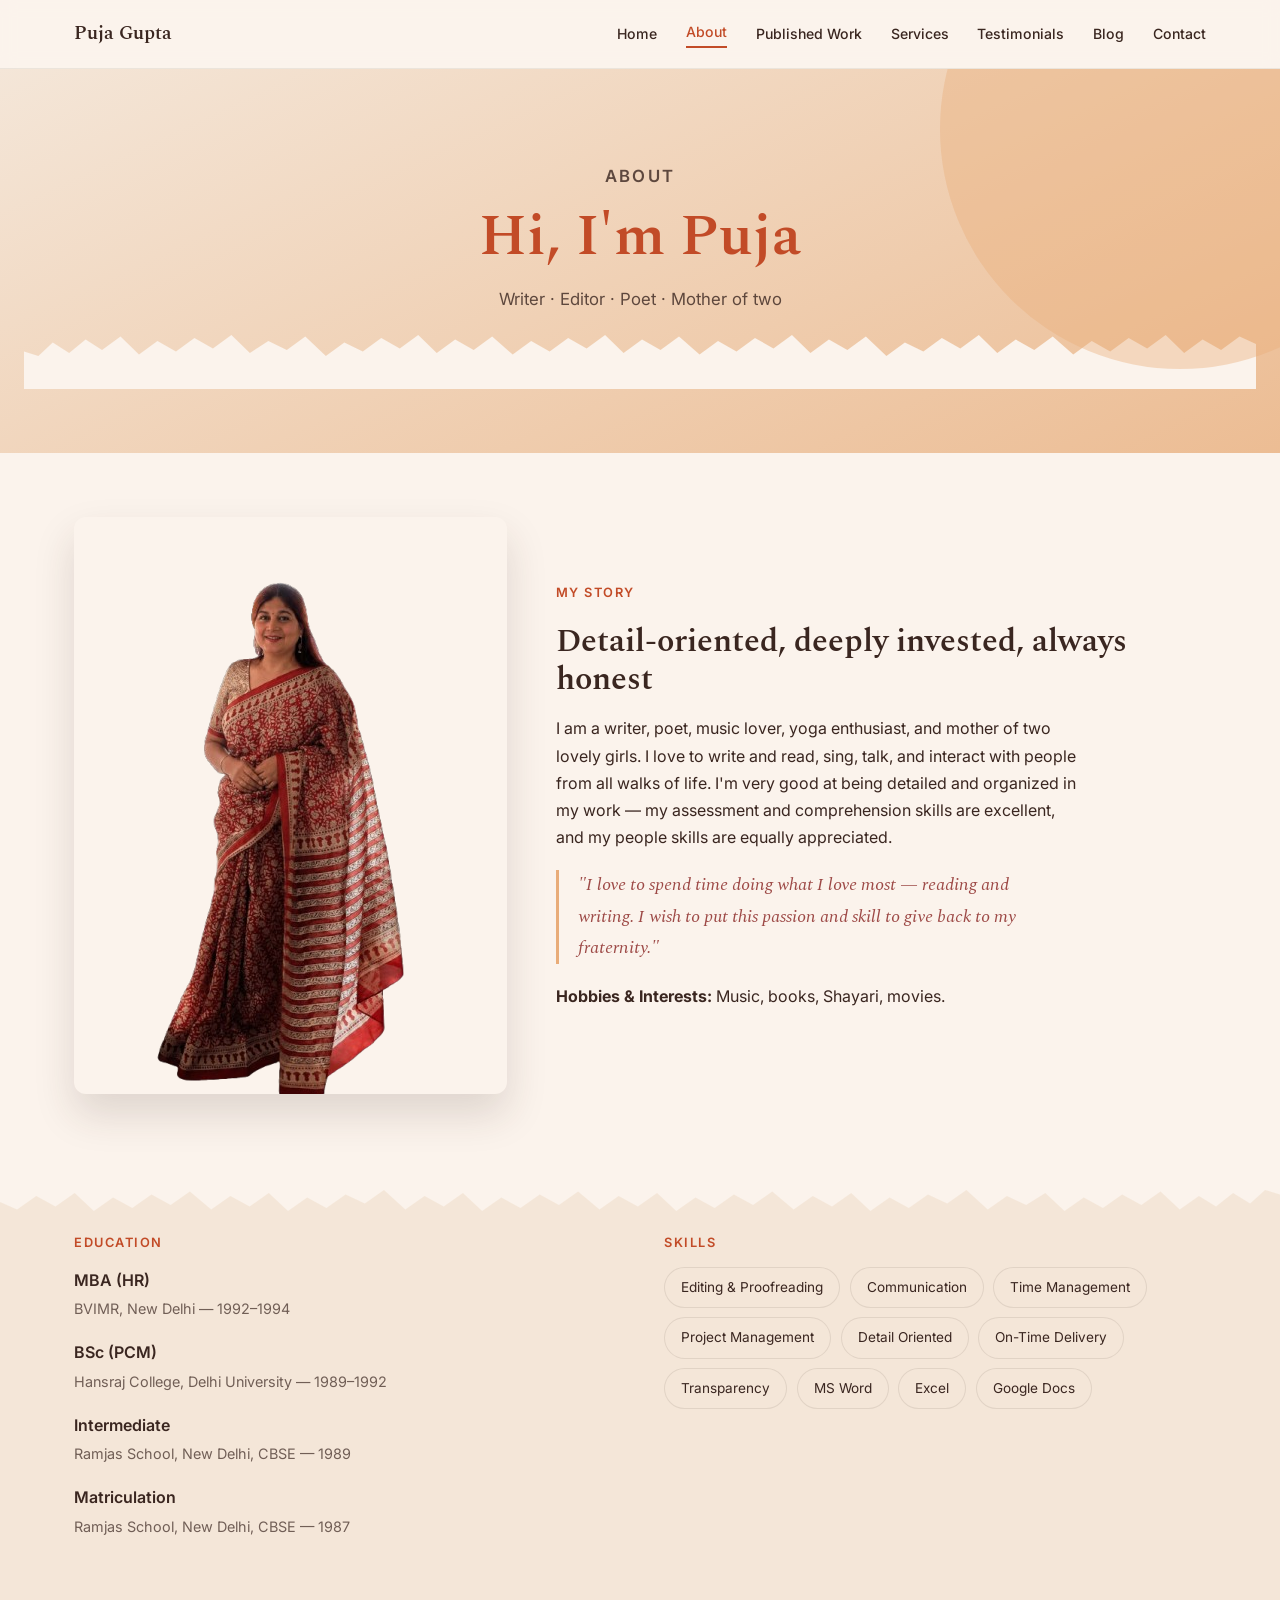
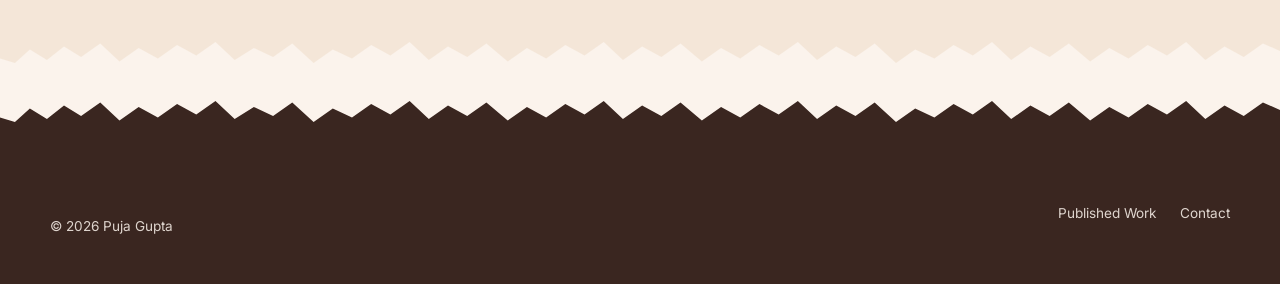
==== about.html @ 3408b477 "Update about.html" ====
<!DOCTYPE html>
<html lang="en">
<head>
<meta charset="UTF-8">
<meta name="viewport" content="width=device-width, initial-scale=1.0">
<title>About — Puja Gupta</title>
<link rel="preconnect" href="https://fonts.googleapis.com">
<link rel="preconnect" href="https://fonts.gstatic.com" crossorigin>
<link href="https://fonts.googleapis.com/css2?family=Spectral:ital,wght@0,500;0,600;1,500&family=Inter:wght@400;500;600;700&display=swap" rel="stylesheet">
<link rel="stylesheet" href="style.css">
</head>
<body>

<header class="site-nav">
  <div class="nav-inner">
    <a href="index.html" class="nav-logo">Puja Gupta</a>
    <nav class="nav-links" id="navLinks">
      <a href="index.html">Home</a>
      <a href="about.html" class="is-current">About</a>
      <a href="publishedwork.html">Published Work</a>
      <a href="services.html">Services</a>
      <a href="testimonials.html">Testimonials</a>
      <a href="blog.html">Blog</a>
      <a href="contact.html">Contact</a>
    </nav>
    <button class="nav-toggle" id="navToggle" aria-label="Toggle menu" aria-expanded="false">
      <span></span><span></span><span></span>
    </button>
  </div>
</header>

<section class="page-banner">
  <div class="hero-blob blob-a" aria-hidden="true"></div>
  <div class="page-banner-inner">
    <p class="eyebrow eyebrow-center">About</p>
    <h1>Hi, I'm Puja</h1>
    <p>Writer &middot; Editor &middot; Poet &middot; Mother of two</p>
  </div>
  <svg class="torn-divider" viewBox="0 0 1200 40" preserveAspectRatio="none" aria-hidden="true">
    <path d="M0,40 L0,15 L14,18 L28,9 L44,16 L60,7 L76,14 L94,5 L112,17 L130,8 L148,15 L166,6 L184,13 L202,4 L220,16 L238,8 L256,14 L274,5 L294,18 L312,9 L330,15 L348,6 L366,13 L384,4 L402,16 L420,7 L438,14 L456,5 L476,17 L494,8 L512,15 L530,6 L548,13 L566,4 L584,16 L602,7 L620,14 L638,5 L658,17 L676,8 L694,15 L712,6 L730,13 L748,4 L766,16 L784,7 L802,14 L820,5 L840,18 L858,9 L876,15 L894,6 L912,13 L930,4 L948,16 L966,7 L984,14 L1002,5 L1022,17 L1040,8 L1058,15 L1076,6 L1094,13 L1112,4 L1130,16 L1148,7 L1166,14 L1184,5 L1200,10 L1200,40 Z"/>
  </svg>
</section>

<section class="about-grid">
  <div class="about-photo">
    <img src="about-photo.jpg.png" alt="Puja Gupta">
  </div>
  <div class="about-copy">
    <p class="eyebrow">My story</p>
    <h2>Detail-oriented, deeply invested, always honest</h2>
    <p>I am a writer, poet, music lover, yoga enthusiast, and mother of two lovely girls. I love to write and read, sing, talk, and interact with people from all walks of life. I'm very good at being detailed and organized in my work — my assessment and comprehension skills are excellent, and my people skills are equally appreciated.</p>
    <p class="about-quote">"I love to spend time doing what I love most — reading and writing. I wish to put this passion and skill to give back to my fraternity."</p>
    <p><strong>Hobbies &amp; Interests:</strong> Music, books, Shayari, movies.</p>
  </div>
</section>

<div class="band band-cream2">
  <svg class="torn-divider" viewBox="0 0 1200 40" preserveAspectRatio="none" aria-hidden="true" style="transform: rotate(180deg); margin-bottom:-1px;">
    <path d="M0,40 L0,15 L14,18 L28,9 L44,16 L60,7 L76,14 L94,5 L112,17 L130,8 L148,15 L166,6 L184,13 L202,4 L220,16 L238,8 L256,14 L274,5 L294,18 L312,9 L330,15 L348,6 L366,13 L384,4 L402,16 L420,7 L438,14 L456,5 L476,17 L494,8 L512,15 L530,6 L548,13 L566,4 L584,16 L602,7 L620,14 L638,5 L658,17 L676,8 L694,15 L712,6 L730,13 L748,4 L766,16 L784,7 L802,14 L820,5 L840,18 L858,9 L876,15 L894,6 L912,13 L930,4 L948,16 L966,7 L984,14 L1002,5 L1022,17 L1040,8 L1058,15 L1076,6 L1094,13 L1112,4 L1130,16 L1148,7 L1166,14 L1184,5 L1200,10 L1200,40 Z" fill="var(--cream)"/>
  </svg>
  <section class="edu-skills">
    <div>
      <p class="eyebrow">Education</p>
      <div class="edu-item">
        <p class="edu-degree">MBA (HR)</p>
        <p class="edu-school">BVIMR, New Delhi — 1992–1994</p>
      </div>
      <div class="edu-item">
        <p class="edu-degree">BSc (PCM)</p>
        <p class="edu-school">Hansraj College, Delhi University — 1989–1992</p>
      </div>
      <div class="edu-item">
        <p class="edu-degree">Intermediate</p>
        <p class="edu-school">Ramjas School, New Delhi, CBSE — 1989</p>
      </div>
      <div class="edu-item">
        <p class="edu-degree">Matriculation</p>
        <p class="edu-school">Ramjas School, New Delhi, CBSE — 1987</p>
      </div>
    </div>
    <div>
      <p class="eyebrow">Skills</p>
      <div class="chip-row">
        <span class="chip">Editing &amp; Proofreading</span>
        <span class="chip">Communication</span>
        <span class="chip">Time Management</span>
        <span class="chip">Project Management</span>
        <span class="chip">Detail Oriented</span>
        <span class="chip">On-Time Delivery</span>
        <span class="chip">Transparency</span>
        <span class="chip">MS Word</span>
        <span class="chip">Excel</span>
        <span class="chip">Google Docs</span>
      </div>
    </div>
  </section>
  <svg class="torn-divider" viewBox="0 0 1200 40" preserveAspectRatio="none" aria-hidden="true" style="margin-top:-1px;">
    <path d="M0,40 L0,15 L14,18 L28,9 L44,16 L60,7 L76,14 L94,5 L112,17 L130,8 L148,15 L166,6 L184,13 L202,4 L220,16 L238,8 L256,14 L274,5 L294,18 L312,9 L330,15 L348,6 L366,13 L384,4 L402,16 L420,7 L438,14 L456,5 L476,17 L494,8 L512,15 L530,6 L548,13 L566,4 L584,16 L602,7 L620,14 L638,5 L658,17 L676,8 L694,15 L712,6 L730,13 L748,4 L766,16 L784,7 L802,14 L820,5 L840,18 L858,9 L876,15 L894,6 L912,13 L930,4 L948,16 L966,7 L984,14 L1002,5 L1022,17 L1040,8 L1058,15 L1076,6 L1094,13 L1112,4 L1130,16 L1148,7 L1166,14 L1184,5 L1200,10 L1200,40 Z" fill="var(--cream)"/>
  </svg>
</div>

<svg class="torn-divider to-ink" viewBox="0 0 1200 40" preserveAspectRatio="none" aria-hidden="true" style="margin-bottom:-1px;">
  <path d="M0,40 L0,15 L14,18 L28,9 L44,16 L60,7 L76,14 L94,5 L112,17 L130,8 L148,15 L166,6 L184,13 L202,4 L220,16 L238,8 L256,14 L274,5 L294,18 L312,9 L330,15 L348,6 L366,13 L384,4 L402,16 L420,7 L438,14 L456,5 L476,17 L494,8 L512,15 L530,6 L548,13 L566,4 L584,16 L602,7 L620,14 L638,5 L658,17 L676,8 L694,15 L712,6 L730,13 L748,4 L766,16 L784,7 L802,14 L820,5 L840,18 L858,9 L876,15 L894,6 L912,13 L930,4 L948,16 L966,7 L984,14 L1002,5 L1022,17 L1040,8 L1058,15 L1076,6 L1094,13 L1112,4 L1130,16 L1148,7 L1166,14 L1184,5 L1200,10 L1200,40 Z"/>
</svg>
<footer class="site-footer">
  <div class="footer-inner">
    <p>© 2026 Puja Gupta</p>
    <div class="footer-links">
      <a href="publishedwork.html">Published Work</a>
      <a href="contact.html">Contact</a>
    </div>
  </div>
</footer>

<script src="script.js"></script>
</body>
</html>
---- style.css ----
/* ===========================================
   TOKENS
   =========================================== */
:root{
  --cream: #FBF3EC;
  --cream-2: #F4E6D8;
  --tuscany: #C24B27;
  --brandy: #DD8632;
  --tacao: #E9AC78;
  --copper: #9D4946;
  --pharlap: #AB8689;
  --ink: #3A2620;

  --font-display: "Spectral", serif;
  --font-body: "Inter", sans-serif;
  --container: 1180px;
}

*,*::before,*::as{ box-sizing: border-box; }
*,*::before,*::after{ box-sizing: border-box; }
html{ scroll-behavior: smooth; }
@media (prefers-reduced-motion: reduce){
  html{ scroll-behavior: auto; }
  *{ animation-duration: .01ms !important; transition-duration: .01ms !important; }
}

body{
  margin:0;
  font-family: var(--font-body);
  background: var(--cream);
  color: var(--ink);
  line-height: 1.7;
  -webkit-font-smoothing: antialiased;
}

h1,h2,h3{ font-family: var(--font-display); margin:0; line-height:1.2; font-weight:600; }
a{ color:inherit; text-decoration:none; }
img{ max-width:100%; display:block; }
ul{ margin:0; padding:0; list-style:none; }

:focus-visible{ outline: 3px solid var(--tuscany); outline-offset: 3px; }

.eyebrow{
  font-family: var(--font-body);
  font-size: .8rem;
  font-weight: 600;
  letter-spacing: .12em;
  text-transform: uppercase;
  color: var(--tuscany);
  margin: 0 0 .8rem;
}
.eyebrow-center{ text-align:center; }
.script-line{
  font-family: var(--font-display);
  font-style: italic;
  color: var(--copper);
}

.btn{
  display:inline-block;
  padding: .85rem 2rem;
  border-radius: 999px;
  font-weight: 600;
  font-size: .9rem;
  transition: transform .3s ease, box-shadow .3s ease;
}
.btn:hover{ transform: translateY(-2px); box-shadow: 0 10px 22px rgba(58,38,32,.18); }
.btn-primary{ background: var(--tuscany); color: #fff; }
.btn-ghost{ background: transparent; color: var(--ink); border: 1.5px solid var(--ink); }

.link-underline{
  font-weight: 600;
  border-bottom: 2px solid var(--tuscany);
  padding-bottom: 2px;
  color: var(--tuscany);
}

/* ===========================================
   NAV
   =========================================== */
.site-nav{
  position: sticky;
  top: 0;
  z-index: 100;
  background: rgba(251,243,236,.92);
  backdrop-filter: blur(8px);
  border-bottom: 1px solid rgba(58,38,32,.08);
}
.nav-inner{
  max-width: var(--container);
  margin: 0 auto;
  display:flex;
  align-items:center;
  justify-content:space-between;
  padding: 1.1rem 1.5rem;
}
.nav-logo{
  font-family: var(--font-display);
  font-weight:600;
  font-size: 1.2rem;
  color: var(--ink);
}
.nav-links{ display:flex; align-items:center; gap: 1.8rem; }
.nav-links a{ font-size: .88rem; font-weight:500; color: var(--ink); transition: color .2s; }
.nav-links a:hover{ color: var(--tuscany); }
.nav-links a.is-current{ color: var(--tuscany); border-bottom: 2px solid var(--tuscany); padding-bottom: 2px; }
.nav-toggle{ display:none; flex-direction:column; gap:5px; background:none; border:none; cursor:pointer; padding:.5rem; }
.nav-toggle span{ width:22px; height:2px; background: var(--ink); }

/* ===========================================
   TORN PAPER DIVIDER
   =========================================== */
.torn-divider{
  display:block;
  width: 100%;
  height: 60px;
  margin-top: -1px;
}
.torn-divider path{ fill: var(--cream); }
.torn-divider.to-cream-2 path{ fill: var(--cream-2); }
.torn-divider.to-ink path{ fill: var(--ink); }

/* ===========================================
   HERO (Home)
   =========================================== */
.hero{
  position: relative;
  overflow: hidden;
  padding: 3rem 1.5rem 0;
  background: linear-gradient(155deg, var(--cream-2) 0%, var(--tacao) 140%);
}
.hero-blob{
  position: absolute;
  border-radius: 50%;
  opacity: .5;
  z-index: 0;
}
.blob-a{ width: 480px; height: 480px; background: var(--tacao); top: -180px; right: -140px; }
.blob-b{ width: 260px; height: 260px; background: var(--pharlap); opacity: .35; bottom: 40px; left: -100px; }

.hero-inner{
  position: relative;
  z-index: 1;
  max-width: var(--container);
  margin: 0 auto;
  display: grid;
  grid-template-columns: 1.1fr .9fr;
  gap: 2.5rem;
  align-items: center;
  padding-bottom: 3rem;
}
.hero-text h1{
  font-size: clamp(3rem, 7vw, 5.5rem);
  color: var(--tuscany);
}
.hero-eyebrow{
  font-size: .85rem;
  font-weight: 600;
  letter-spacing: .15em;
  text-transform: uppercase;
  color: var(--ink);
  margin-bottom: .4rem;
}
.hero-role{
  font-size: 1.4rem;
  font-weight: 500;
  color: var(--ink);
  margin-top: .2rem;
}
.hero-tagline{
  font-family: var(--font-display);
  font-style: italic;
  font-size: 1.3rem;
  color: var(--copper);
  margin: 1.3rem 0 2rem;
  max-width: 32ch;
}
.hero-badge{
  display:inline-flex;
  flex-direction: column;
  align-items:center;
  justify-content:center;
  gap: .3rem;
  width: 130px; height: 130px;
  border-radius: 50%;
  background: var(--copper);
  color: #fff;
  font-size: .72rem;
  font-weight: 700;
  letter-spacing: .06em;
  text-align:center;
  margin-top: 1.5rem;
}

.hero-photo{ position: relative; }
.hero-photo img{
  width: 100%;
  border-radius: 12px;
  aspect-ratio: 3/4;
  object-fit: cover;
  box-shadow: 0 30px 60px rgba(58,38,32,.18);
}

/* ===========================================
   PAGE BANNER (inner pages)
   =========================================== */
.page-banner{
  position: relative;
  overflow: hidden;
  padding: 5rem 1.5rem 4rem;
  text-align: center;
  background: linear-gradient(155deg, var(--cream-2) 0%, var(--tacao) 140%);
}
.page-banner .hero-blob{ opacity: .4; }
.page-banner-inner{ position: relative; z-index: 1; max-width: 640px; margin: 0 auto; }
.page-banner h1{ font-size: clamp(2.4rem, 6vw, 3.6rem); color: var(--tuscany); }
.page-banner p{ margin-top: .8rem; font-size: 1.05rem; color: var(--ink); opacity: .8; }

/* ===========================================
   TEASER / INTRO SECTIONS
   =========================================== */
.section{
  max-width: var(--container);
  margin: 0 auto;
  padding: 4rem 1.5rem;
}
.section-center{ text-align: center; }
.section h2{ font-size: clamp(1.8rem, 4vw, 2.4rem); margin-bottom: 1rem; }
.section-lead{ max-width: 60ch; margin: 0 auto 2.5rem; color: var(--ink); opacity: .85; }

/* ===========================================
   ABOUT
   =========================================== */
.about-grid{
  max-width: var(--container);
  margin: 0 auto;
  padding: 4rem 1.5rem;
  display:grid;
  grid-template-columns: .8fr 1.2fr;
  gap: 3rem;
  align-items:center;
}
.about-photo img{ border-radius: 12px; aspect-ratio: 3/4; object-fit: cover; box-shadow: 0 20px 40px rgba(58,38,32,.15); }
.about-copy h2{ font-size: 2rem; margin-bottom: 1rem; }
.about-copy p{ margin: 0 0 1.2rem; max-width: 52ch; }
.about-quote{
  font-family: var(--font-display);
  font-style: italic;
  font-size: 1.15rem;
  color: var(--copper);
  border-left: 3px solid var(--tacao);
  padding-left: 1.2rem;
  margin: 1.5rem 0;
}

.edu-skills{
  max-width: var(--container);
  margin: 0 auto;
  padding: 1rem 1.5rem 5rem;
  display: grid;
  grid-template-columns: 1fr 1fr;
  gap: 3rem;
}
.edu-item{ margin-bottom: 1.1rem; }
.edu-degree{ font-weight: 600; margin: 0; }
.edu-school{ color: var(--ink); opacity: .7; font-size: .9rem; margin: .2rem 0 0; }
.chip-row{ display:flex; flex-wrap:wrap; gap: .6rem; }
.chip{
  background: var(--cream-2);
  border: 1px solid rgba(58,38,32,.1);
  padding: .5rem 1rem;
  border-radius: 999px;
  font-size: .85rem;
}

/* ===========================================
   NUMBERED CARDS (Services)
   =========================================== */
.numbered-grid{
  max-width: var(--container);
  margin: 0 auto;
  padding: 1rem 1.5rem 5rem;
  display: grid;
  grid-template-columns: repeat(3, 1fr);
  gap: 2rem;
}
.numbered-card{ text-align: center; }
.numbered-icon{
  width: 72px; height: 72px;
  border-radius: 50%;
  background: var(--tacao);
  color: var(--ink);
  display:flex; align-items:center; justify-content:center;
  font-size: 1.6rem;
  margin: 0 auto 1.2rem;
}
.numbered-card h3{ font-size: 1.2rem; margin-bottom: .6rem; }
.numbered-card p{ font-size: .92rem; opacity: .8; max-width: 30ch; margin: 0 auto; }

/* ===========================================
   WORK CARDS (Published Work)
   =========================================== */
.work-list{
  max-width: var(--container);
  margin: 0 auto;
  padding: 1rem 1.5rem 5rem;
  display: flex;
  flex-direction: column;
  gap: 1.5rem;
}
.work-card{
  background: #fff;
  border-radius: 14px;
  padding: 2rem;
  display: flex;
  justify-content: space-between;
  align-items: center;
  gap: 2rem;
  flex-wrap: wrap;
  box-shadow: 0 10px 26px rgba(58,38,32,.06);
  transition: transform .3s ease, box-shadow .3s ease;
}
.work-card:hover{ transform: translateY(-4px); box-shadow: 0 16px 34px rgba(58,38,32,.1); }
.work-card h3{ font-size: 1.25rem; margin-bottom: .4rem; }
.work-card p{ font-size: .92rem; opacity: .8; max-width: 52ch; margin: 0; }

/* ===========================================
   SECTION BANDS — alternating backgrounds for rhythm
   =========================================== */
.band{ width: 100%; position: relative; }
.band-cream2{ background: var(--cream-2); }
.band-tacao{ background: linear-gradient(160deg, var(--tacao) 0%, var(--brandy) 100%); }
.band-tacao .eyebrow, .band-tacao h2{ color: var(--ink); }
.band-tacao .section-lead, .band-tacao p{ color: var(--ink); }

/* ===========================================
   TESTIMONIALS (dark pill cards)
   =========================================== */
.testimonial-list{
  max-width: var(--container);
  margin: 0 auto;
  padding: 1rem 1.5rem 5rem;
  display: flex;
  flex-direction: column;
  gap: 2rem;
}
.testimonial-card{
  background: var(--ink);
  color: var(--cream);
  border-radius: 28px;
  padding: 2.5rem;
  display: grid;
  grid-template-columns: 110px 1fr;
  gap: 2rem;
  align-items: start;
}
.testimonial-cover{
  width: 110px;
  border-radius: 8px;
  overflow: hidden;
  box-shadow: 0 10px 22px rgba(0,0,0,.3);
}
.testimonial-cover img{ width: 100%; aspect-ratio: 2/3; object-fit: cover; }
.testimonial-quote{ font-size: .96rem; opacity: .92; margin-bottom: 1.2rem; }
.testimonial-author{ font-weight: 700; margin: 0; }
.testimonial-book a{
  font-size: .85rem;
  color: var(--tacao);
  border-bottom: 1px solid var(--tacao);
  padding-bottom: 1px;
}

/* ===========================================
   BLOG PLACEHOLDER
   =========================================== */
.blog-placeholder{
  max-width: 560px;
  margin: 0 auto;
  padding: 3rem 1.5rem 6rem;
  text-align: center;
}
.blog-placeholder .icon{ font-size: 2.5rem; margin-bottom: 1rem; }
.blog-placeholder h2{ font-size: 1.8rem; margin-bottom: .8rem; }

/* ===========================================
   CONTACT
   =========================================== */
.contact-page{
  max-width: var(--container);
  margin: 0 auto;
  padding: 1rem 1.5rem 6rem;
  display: grid;
  grid-template-columns: .9fr 1.1fr;
  gap: 3rem;
}
.contact-links{ display: flex; flex-direction: column; gap: 1rem; }
.contact-row{
  display:flex;
  align-items:center;
  gap: .9rem;
  font-size: .95rem;
  padding: 1.1rem 1.3rem;
  background: #fff;
  border-radius: 12px;
  box-shadow: 0 8px 20px rgba(58,38,32,.06);
  transition: transform .25s ease;
}
a.contact-row:hover{ transform: translateX(4px); }
.contact-icon{ font-size: 1.15rem; }

.contact-form{ display:flex; flex-direction:column; gap: 1rem; }
.contact-form input, .contact-form textarea{
  background: #fff;
  border: 1.5px solid rgba(58,38,32,.12);
  border-radius: 10px;
  padding: .85rem 1.1rem;
  font-family: inherit;
  font-size: .95rem;
  color: var(--ink);
  resize: vertical;
}
.contact-form input:focus, .contact-form textarea:focus{ border-color: var(--tuscany); outline:none; }
.contact-form button{ align-self: flex-start; border:none; cursor:pointer; }
.form-note{ font-size: .85rem; color: var(--tuscany); min-height: 1.2em; }

/* ===========================================
   FOOTER
   =========================================== */
.site-footer{
  background: var(--ink);
  color: var(--cream);
  padding: 3rem 1.5rem 2rem;
}
.footer-inner{
  max-width: var(--container);
  margin: 0 auto;
  display: flex;
  justify-content: space-between;
  flex-wrap: wrap;
  gap: 1rem;
  font-size: .85rem;
  opacity: .85;
}
.footer-links{ display:flex; gap: 1.5rem; }
.footer-links a:hover{ color: var(--tacao); }

/* ===========================================
   SCROLL REVEAL — minimal, classy
   =========================================== */
.reveal{
  opacity: 0;
  transform: translateY(16px);
  transition: opacity .6s ease, transform .6s ease;
}
.reveal.is-visible{ opacity: 1; transform: translateY(0); }

@media (prefers-reduced-motion: reduce){
  .reveal{ opacity: 1 !important; transform: none !important; }
}

/* ===========================================
   RESPONSIVE
   =========================================== */
@media (max-width: 900px){
  .hero-inner{ grid-template-columns: 1fr; text-align: center; }
  .hero-badge{ margin: 1.5rem auto 0; }
  .hero-photo{ max-width: 340px; margin: 2rem auto 0; }
  .about-grid{ grid-template-columns: 1fr; text-align: center; }
  .about-photo{ max-width: 300px; margin: 0 auto; }
  .about-copy p{ margin-inline: auto; }
  .edu-skills{ grid-template-columns: 1fr; }
  .numbered-grid{ grid-template-columns: 1fr; }
  .work-card{ flex-direction: column; align-items: flex-start; }
  .testimonial-card{ grid-template-columns: 1fr; text-align: left; }
  .testimonial-cover{ width: 80px; }
  .contact-page{ grid-template-columns: 1fr; }
}
@media (max-width: 640px){
  .nav-links{
    position: fixed; inset: 0 0 0 auto; height: 100vh; width: min(78vw, 300px);
    background: var(--cream); flex-direction: column; align-items:flex-start; justify-content:center;
    padding: 2rem; gap: 1.6rem; transform: translateX(100%); transition: transform .3s ease;
    box-shadow: -10px 0 30px rgba(58,38,32,.12);
  }
  .nav-links.open{ transform: translateX(0); }
  .nav-toggle{ display:flex; }
}
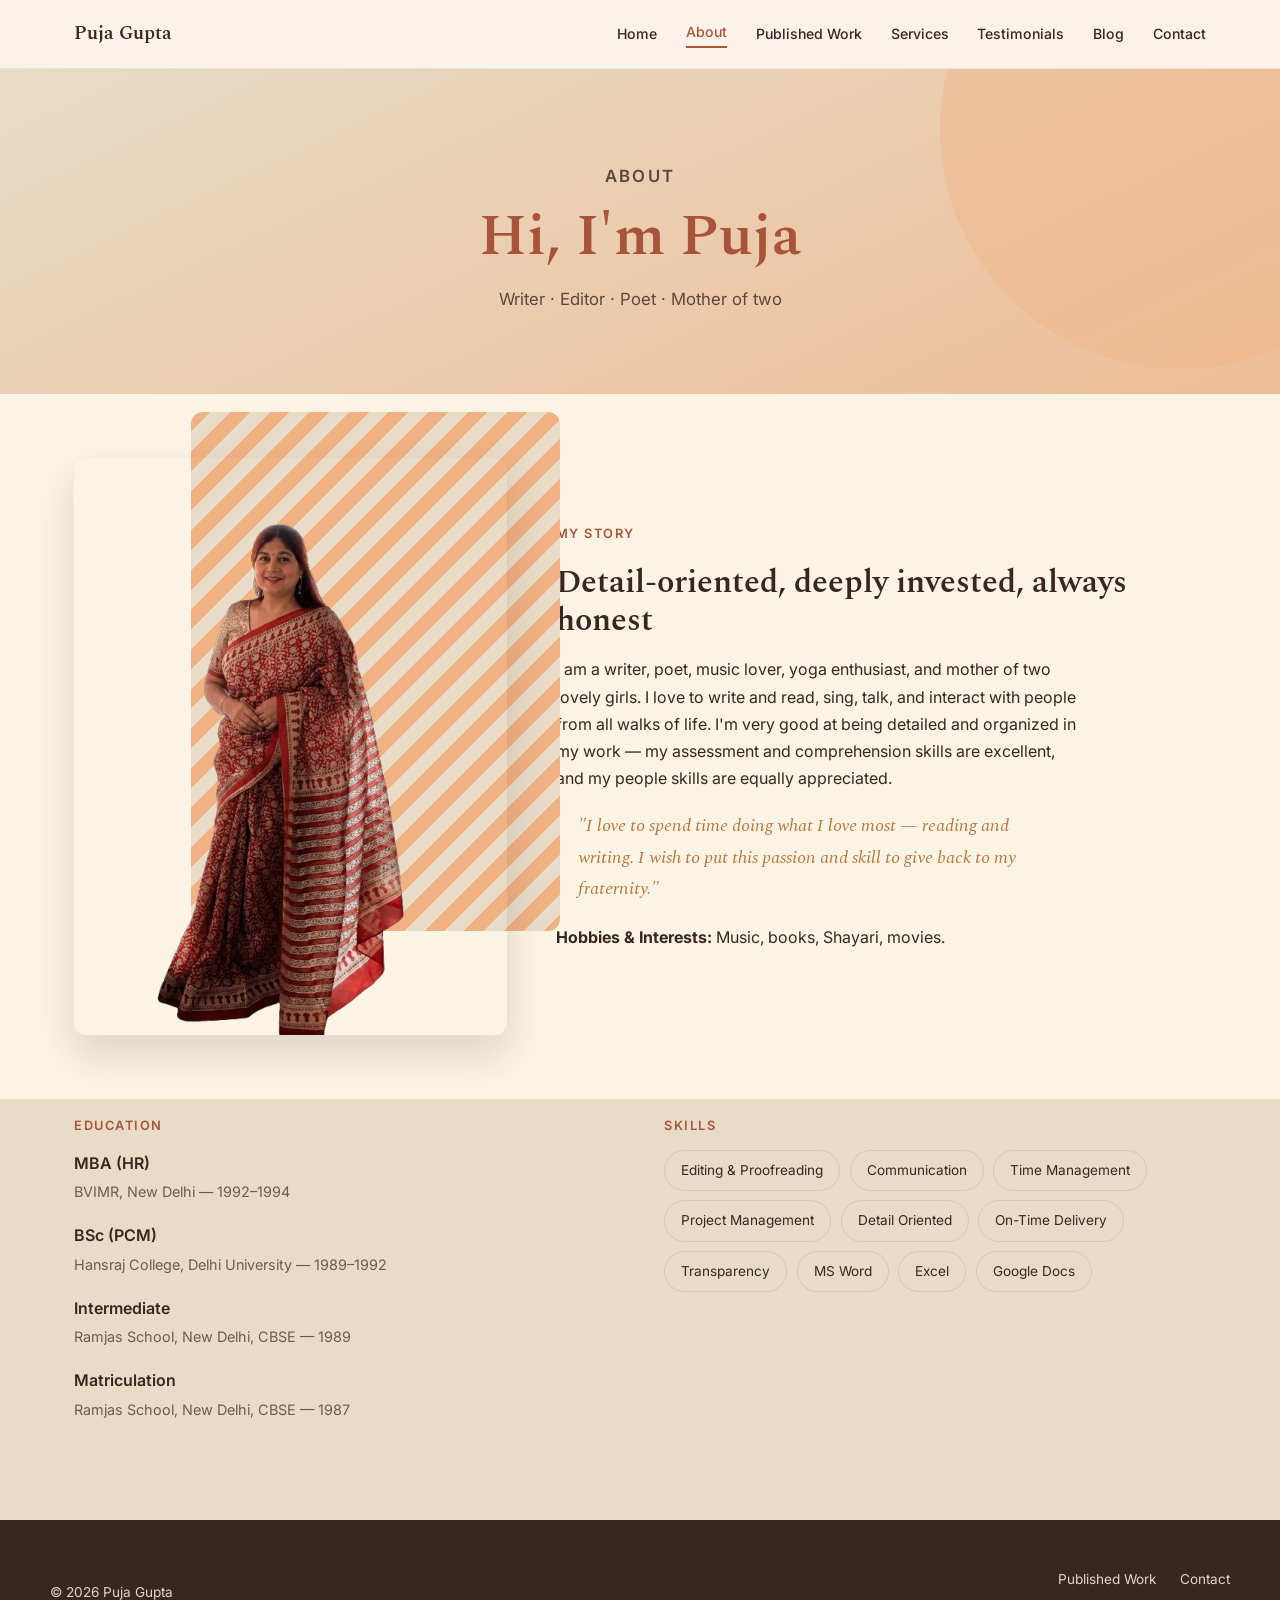
==== commit 855d5fbc: "Update about.html" ====
--- a/about.html
+++ b/about.html
@@ -36,14 +36,12 @@
     <h1>Hi, I'm Puja</h1>
     <p>Writer &middot; Editor &middot; Poet &middot; Mother of two</p>
   </div>
-  <svg class="torn-divider" viewBox="0 0 1200 40" preserveAspectRatio="none" aria-hidden="true">
-    <path d="M0,40 L0,15 L14,18 L28,9 L44,16 L60,7 L76,14 L94,5 L112,17 L130,8 L148,15 L166,6 L184,13 L202,4 L220,16 L238,8 L256,14 L274,5 L294,18 L312,9 L330,15 L348,6 L366,13 L384,4 L402,16 L420,7 L438,14 L456,5 L476,17 L494,8 L512,15 L530,6 L548,13 L566,4 L584,16 L602,7 L620,14 L638,5 L658,17 L676,8 L694,15 L712,6 L730,13 L748,4 L766,16 L784,7 L802,14 L820,5 L840,18 L858,9 L876,15 L894,6 L912,13 L930,4 L948,16 L966,7 L984,14 L1002,5 L1022,17 L1040,8 L1058,15 L1076,6 L1094,13 L1112,4 L1130,16 L1148,7 L1166,14 L1184,5 L1200,10 L1200,40 Z"/>
-  </svg>
 </section>
 
 <section class="about-grid">
-  <div class="about-photo">
-    <img src="about-photo.jpg.png" alt="Puja Gupta">
+  <div class="about-photo" style="position:relative;">
+    <div class="stripe-panel" style="width: 85%; height: 90%; top: -8%; right: -12%; left:auto;" aria-hidden="true"></div>
+    <img src="about-photo.jpg.png" alt="Puja Gupta" style="position:relative;">
   </div>
   <div class="about-copy">
     <p class="eyebrow">My story</p>
@@ -55,10 +53,7 @@
 </section>
 
 <div class="band band-cream2">
-  <svg class="torn-divider" viewBox="0 0 1200 40" preserveAspectRatio="none" aria-hidden="true" style="transform: rotate(180deg); margin-bottom:-1px;">
-    <path d="M0,40 L0,15 L14,18 L28,9 L44,16 L60,7 L76,14 L94,5 L112,17 L130,8 L148,15 L166,6 L184,13 L202,4 L220,16 L238,8 L256,14 L274,5 L294,18 L312,9 L330,15 L348,6 L366,13 L384,4 L402,16 L420,7 L438,14 L456,5 L476,17 L494,8 L512,15 L530,6 L548,13 L566,4 L584,16 L602,7 L620,14 L638,5 L658,17 L676,8 L694,15 L712,6 L730,13 L748,4 L766,16 L784,7 L802,14 L820,5 L840,18 L858,9 L876,15 L894,6 L912,13 L930,4 L948,16 L966,7 L984,14 L1002,5 L1022,17 L1040,8 L1058,15 L1076,6 L1094,13 L1112,4 L1130,16 L1148,7 L1166,14 L1184,5 L1200,10 L1200,40 Z" fill="var(--cream)"/>
-  </svg>
-  <section class="edu-skills">
+<section class="edu-skills">
     <div>
       <p class="eyebrow">Education</p>
       <div class="edu-item">
@@ -94,14 +89,7 @@
       </div>
     </div>
   </section>
-  <svg class="torn-divider" viewBox="0 0 1200 40" preserveAspectRatio="none" aria-hidden="true" style="margin-top:-1px;">
-    <path d="M0,40 L0,15 L14,18 L28,9 L44,16 L60,7 L76,14 L94,5 L112,17 L130,8 L148,15 L166,6 L184,13 L202,4 L220,16 L238,8 L256,14 L274,5 L294,18 L312,9 L330,15 L348,6 L366,13 L384,4 L402,16 L420,7 L438,14 L456,5 L476,17 L494,8 L512,15 L530,6 L548,13 L566,4 L584,16 L602,7 L620,14 L638,5 L658,17 L676,8 L694,15 L712,6 L730,13 L748,4 L766,16 L784,7 L802,14 L820,5 L840,18 L858,9 L876,15 L894,6 L912,13 L930,4 L948,16 L966,7 L984,14 L1002,5 L1022,17 L1040,8 L1058,15 L1076,6 L1094,13 L1112,4 L1130,16 L1148,7 L1166,14 L1184,5 L1200,10 L1200,40 Z" fill="var(--cream)"/>
-  </svg>
 </div>
-
-<svg class="torn-divider to-ink" viewBox="0 0 1200 40" preserveAspectRatio="none" aria-hidden="true" style="margin-bottom:-1px;">
-  <path d="M0,40 L0,15 L14,18 L28,9 L44,16 L60,7 L76,14 L94,5 L112,17 L130,8 L148,15 L166,6 L184,13 L202,4 L220,16 L238,8 L256,14 L274,5 L294,18 L312,9 L330,15 L348,6 L366,13 L384,4 L402,16 L420,7 L438,14 L456,5 L476,17 L494,8 L512,15 L530,6 L548,13 L566,4 L584,16 L602,7 L620,14 L638,5 L658,17 L676,8 L694,15 L712,6 L730,13 L748,4 L766,16 L784,7 L802,14 L820,5 L840,18 L858,9 L876,15 L894,6 L912,13 L930,4 L948,16 L966,7 L984,14 L1002,5 L1022,17 L1040,8 L1058,15 L1076,6 L1094,13 L1112,4 L1130,16 L1148,7 L1166,14 L1184,5 L1200,10 L1200,40 Z"/>
-</svg>
 <footer class="site-footer">
   <div class="footer-inner">
     <p>© 2026 Puja Gupta</p>
--- a/style.css
+++ b/style.css
@@ -2,13 +2,13 @@
    TOKENS
    =========================================== */
 :root{
-  --cream: #FBF3EC;
-  --cream-2: #F4E6D8;
-  --tuscany: #C24B27;
-  --brandy: #DD8632;
-  --tacao: #E9AC78;
-  --copper: #9D4946;
-  --pharlap: #AB8689;
+  --cream: #FBF3E4;
+  --cream-2: #E8DCC8;
+  --tuscany: #A8543A;
+  --brandy: #C9975A;
+  --tacao: #F0B183;
+  --copper: #B8783E;
+  --pharlap: #E8836F;
   --ink: #3A2620;
 
   --font-display: "Spectral", serif;
@@ -113,8 +113,9 @@
 .torn-divider{
   display:block;
   width: 100%;
-  height: 60px;
+  height: 40px;
   margin-top: -1px;
+  filter: drop-shadow(0 -3px 4px rgba(58,38,32,.08));
 }
 .torn-divider path{ fill: var(--cream); }
 .torn-divider.to-cream-2 path{ fill: var(--cream-2); }
@@ -334,6 +335,53 @@
 .band-tacao .section-lead, .band-tacao p{ color: var(--ink); }
 
 /* ===========================================
+   STRIPE ACCENT PANEL
+   =========================================== */
+.stripe-panel{
+  position: absolute;
+  border-radius: 12px;
+  background: repeating-linear-gradient(
+    135deg,
+    var(--tacao),
+    var(--tacao) 14px,
+    var(--cream-2) 14px,
+    var(--cream-2) 28px
+  );
+  z-index: 0;
+}
+
+/* ===========================================
+   SCROLLING TAG MARQUEE
+   =========================================== */
+.tag-marquee{
+  background: var(--ink);
+  overflow: hidden;
+  padding: .9rem 0;
+  white-space: nowrap;
+}
+.tag-marquee-track{
+  display: inline-flex;
+  gap: 1.2rem;
+  animation: tagMarqueeScroll 20s linear infinite;
+}
+.tag-marquee-track span{
+  font-size: .82rem;
+  font-weight: 600;
+  letter-spacing: .06em;
+  text-transform: uppercase;
+  color: var(--cream);
+}
+.tag-marquee-track .star{ color: var(--brandy); }
+@keyframes tagMarqueeScroll{
+  from{ transform: translateX(0); }
+  to{ transform: translateX(-50%); }
+}
+.tag-marquee:hover .tag-marquee-track{ animation-play-state: paused; }
+@media (prefers-reduced-motion: reduce){
+  .tag-marquee-track{ animation: none !important; }
+}
+
+/* ===========================================
    TESTIMONIALS (dark pill cards)
    =========================================== */
 .testimonial-list{
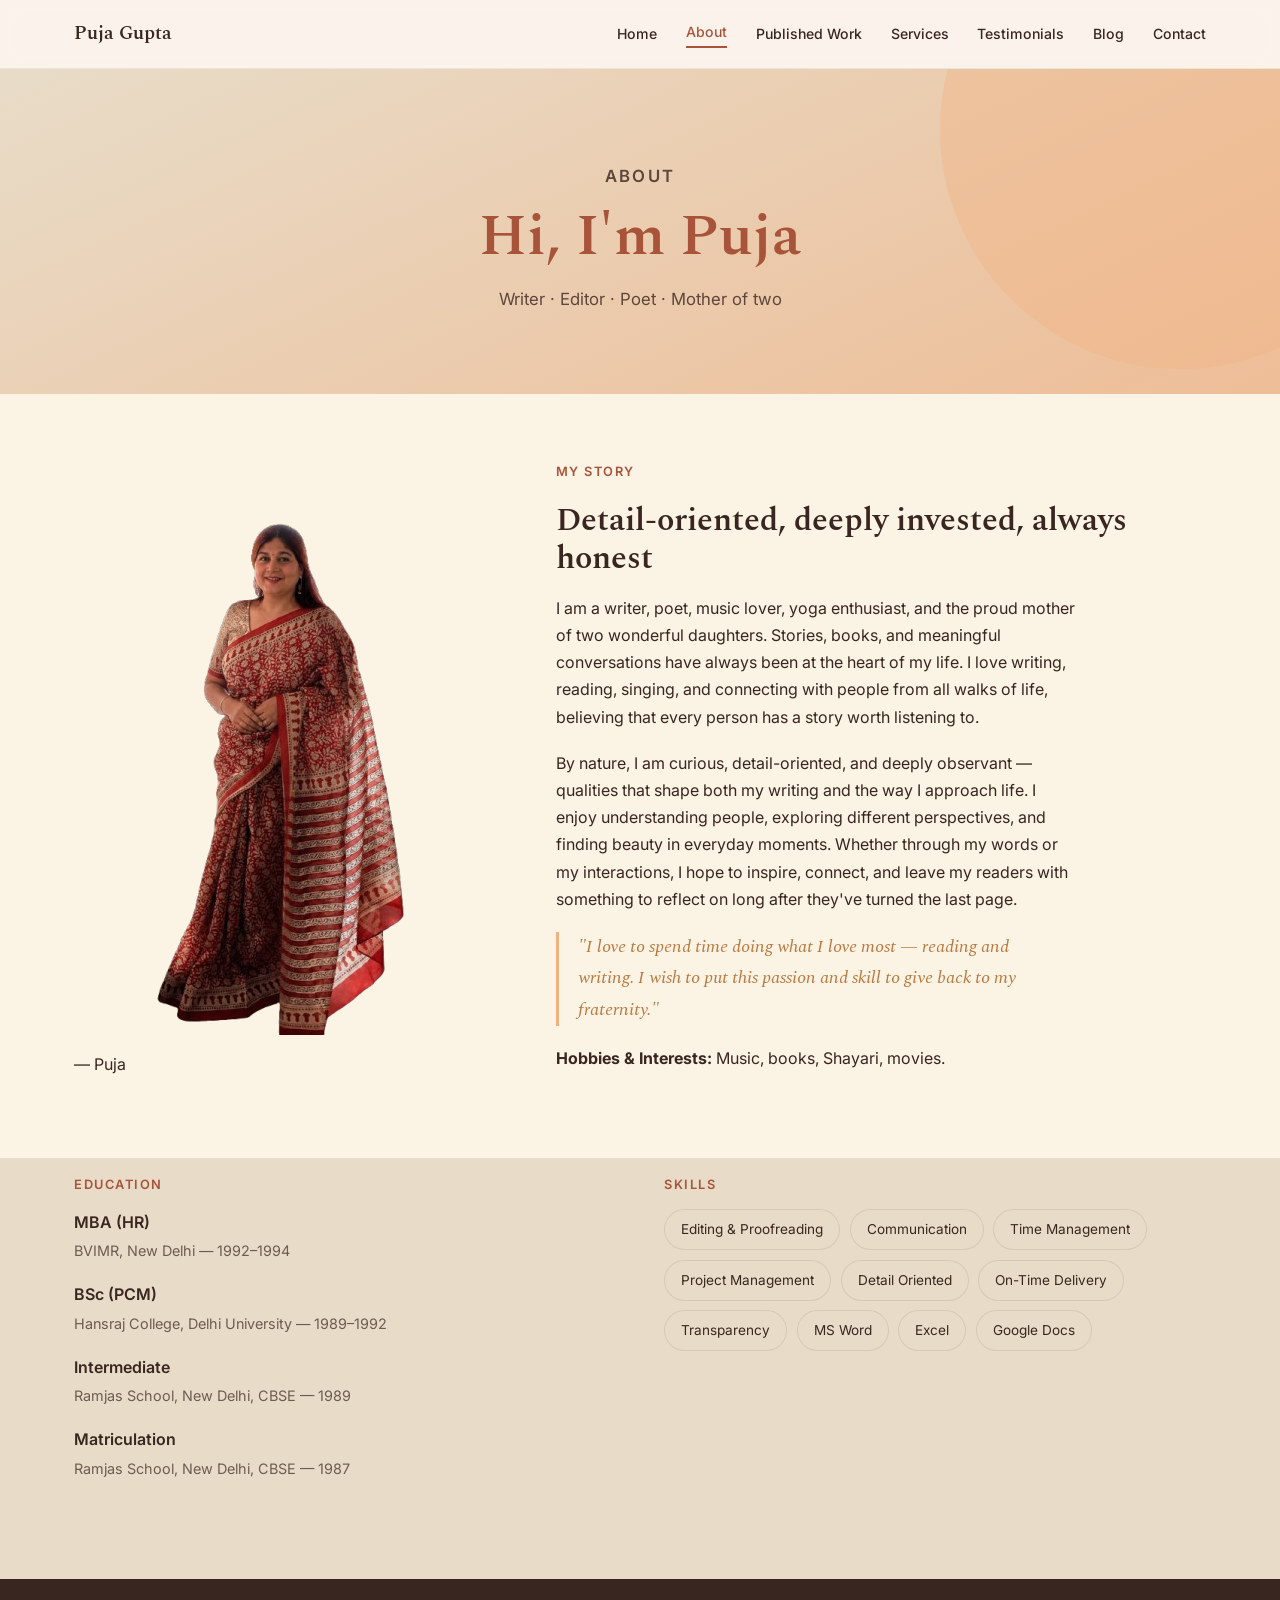
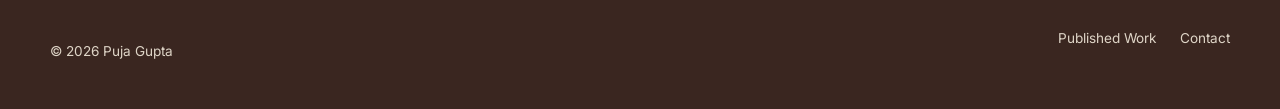
==== commit 2bc5a2ca: "Create about.html" ====
--- a/about.html
+++ b/about.html
@@ -39,14 +39,16 @@
 </section>
 
 <section class="about-grid">
-  <div class="about-photo" style="position:relative;">
-    <div class="stripe-panel" style="width: 85%; height: 90%; top: -8%; right: -12%; left:auto;" aria-hidden="true"></div>
-    <img src="about-photo.jpg.png" alt="Puja Gupta" style="position:relative;">
+  <div class="polaroid">
+    <span class="polaroid-tape" aria-hidden="true"></span>
+    <img src="about-photo.jpg.png" alt="Puja Gupta">
+    <p class="polaroid-caption">— Puja</p>
   </div>
   <div class="about-copy">
     <p class="eyebrow">My story</p>
     <h2>Detail-oriented, deeply invested, always honest</h2>
-    <p>I am a writer, poet, music lover, yoga enthusiast, and mother of two lovely girls. I love to write and read, sing, talk, and interact with people from all walks of life. I'm very good at being detailed and organized in my work — my assessment and comprehension skills are excellent, and my people skills are equally appreciated.</p>
+    <p>I am a writer, poet, music lover, yoga enthusiast, and the proud mother of two wonderful daughters. Stories, books, and meaningful conversations have always been at the heart of my life. I love writing, reading, singing, and connecting with people from all walks of life, believing that every person has a story worth listening to.</p>
+    <p>By nature, I am curious, detail-oriented, and deeply observant — qualities that shape both my writing and the way I approach life. I enjoy understanding people, exploring different perspectives, and finding beauty in everyday moments. Whether through my words or my interactions, I hope to inspire, connect, and leave my readers with something to reflect on long after they've turned the last page.</p>
     <p class="about-quote">"I love to spend time doing what I love most — reading and writing. I wish to put this passion and skill to give back to my fraternity."</p>
     <p><strong>Hobbies &amp; Interests:</strong> Music, books, Shayari, movies.</p>
   </div>
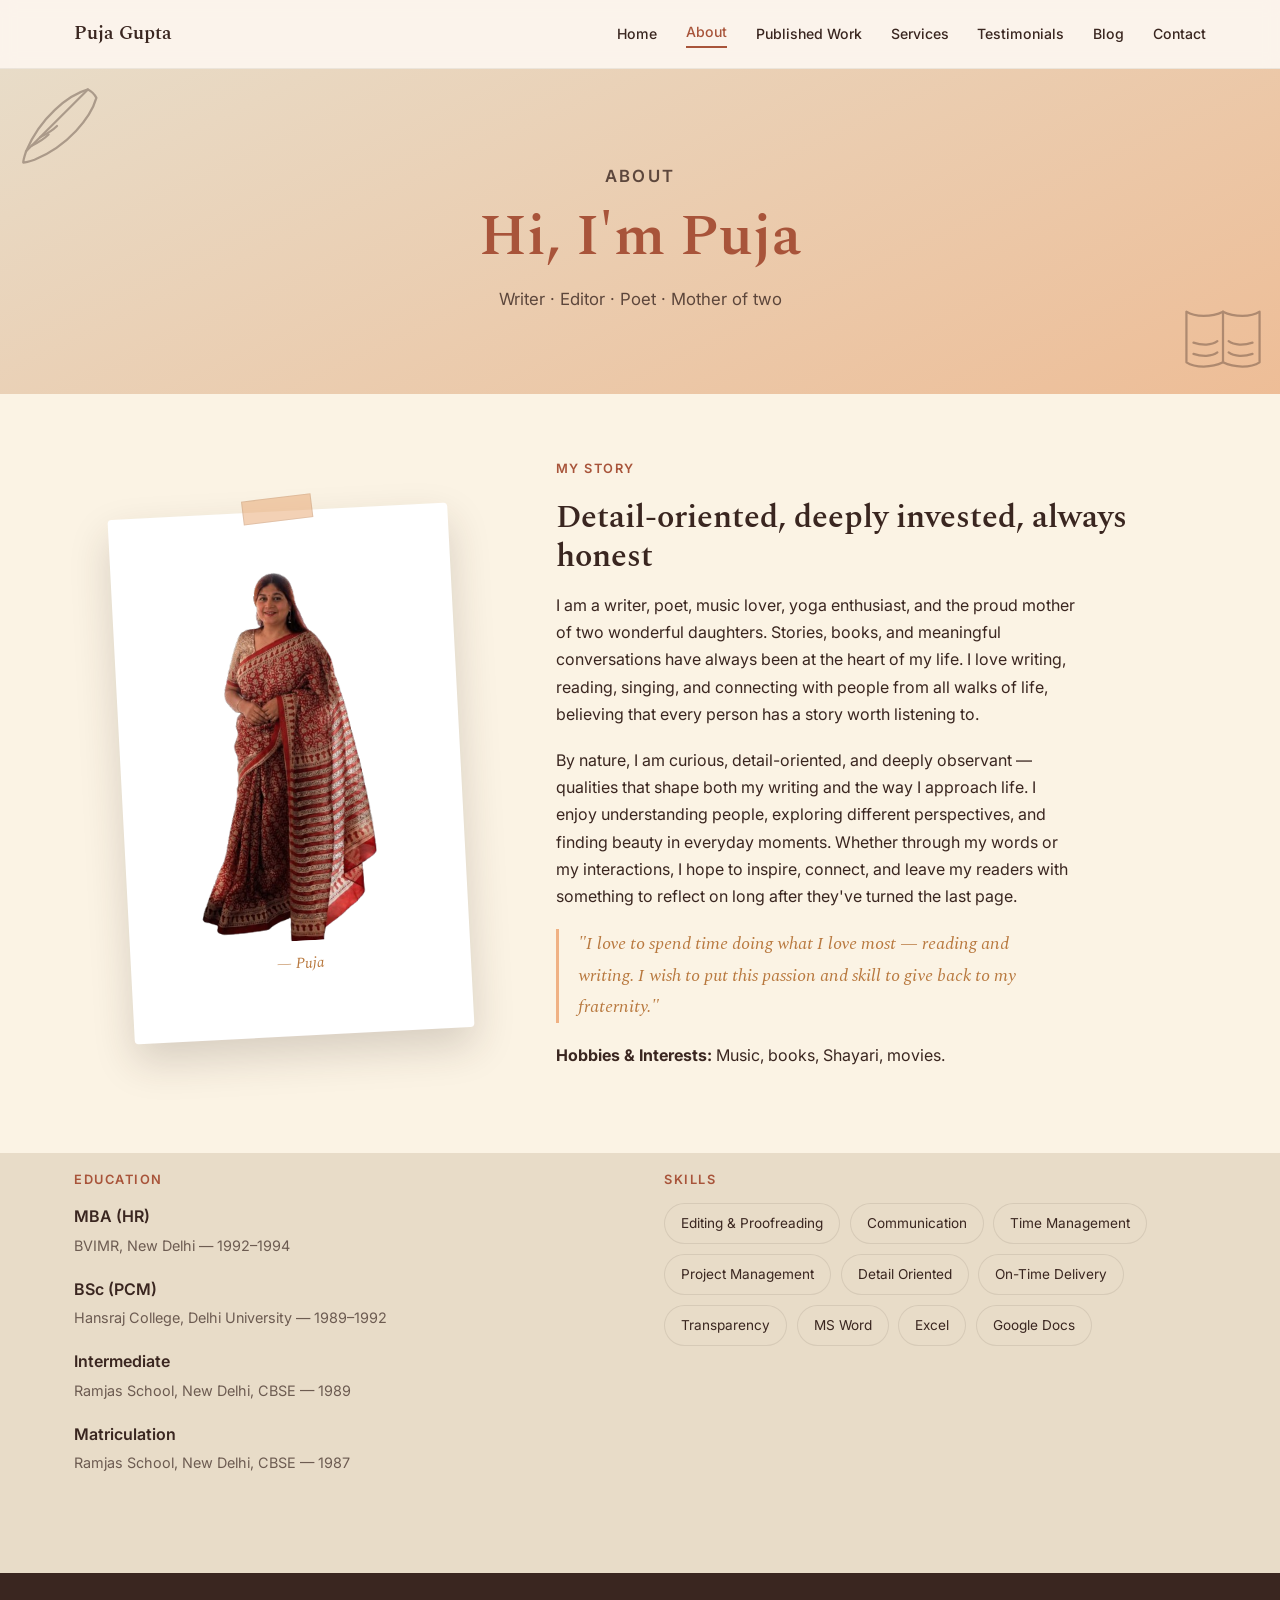
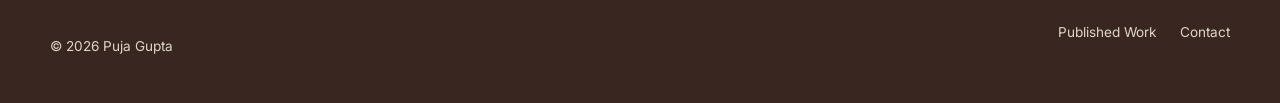
==== commit 73688bf4: "Create about.html" ====
--- a/about.html
+++ b/about.html
@@ -30,7 +30,24 @@
 </header>
 
 <section class="page-banner">
-  <div class="hero-blob blob-a" aria-hidden="true"></div>
+  <div class="botanical-accent botanical-tl" aria-hidden="true">
+    <svg viewBox="0 0 64 64" fill="none" stroke="currentColor" stroke-width="1.6" stroke-linecap="round" stroke-linejoin="round">
+      <path d="M54 6 C40 10 20 26 10 50 C10 50 8 56 8 58 C10 58 16 56 16 56 C40 46 56 26 60 12 C60 12 58 8 54 6 Z"/>
+      <path d="M10 50 L54 6"/>
+      <path d="M14 46 C18 44 22 42 26 38"/>
+      <path d="M20 40 C24 38 28 36 32 32"/>
+    </svg>
+  </div>
+  <div class="botanical-accent botanical-br" aria-hidden="true">
+    <svg viewBox="0 0 64 64" fill="none" stroke="currentColor" stroke-width="1.6" stroke-linecap="round" stroke-linejoin="round">
+      <path d="M32 14 C24 10 12 10 6 14 V50 C12 46 24 46 32 50 C40 46 52 46 58 50 V14 C52 10 40 10 32 14 Z"/>
+      <path d="M32 14 V50"/>
+      <path d="M11 20 C17 18 24 18 28 21"/>
+      <path d="M11 28 C17 26 24 26 28 29"/>
+      <path d="M36 21 C40 18 47 18 53 20"/>
+      <path d="M36 29 C40 26 47 26 53 28"/>
+    </svg>
+  </div>
   <div class="page-banner-inner">
     <p class="eyebrow eyebrow-center">About</p>
     <h1>Hi, I'm Puja</h1>
--- a/style.css
+++ b/style.css
@@ -381,6 +381,137 @@
   .tag-marquee-track{ animation: none !important; }
 }
 
+.testimonial-card-v2{
+  background: #fff;
+  border-radius: 16px;
+  padding: 2.2rem;
+  display: grid;
+  grid-template-columns: 1fr 90px;
+  gap: 1.5rem;
+  align-items: start;
+  box-shadow: 0 10px 26px rgba(58,38,32,.08);
+}
+.testimonial-stars{
+  color: var(--brandy);
+  font-size: 1rem;
+  letter-spacing: .1em;
+  margin-bottom: 1rem;
+}
+.testimonial-card-v2 .testimonial-quote{
+  font-size: .95rem;
+  color: var(--ink);
+  opacity: .85;
+  margin-bottom: 1.2rem;
+}
+.testimonial-card-v2 .testimonial-author{ font-weight: 700; margin: 0; color: var(--ink); }
+.testimonial-card-v2 .testimonial-book a{
+  font-size: .85rem;
+  color: var(--tuscany);
+  border-bottom: 1px solid var(--tuscany);
+  padding-bottom: 1px;
+}
+.testimonial-card-v2 .testimonial-cover{ order: 2; }
+.testimonial-card-v2 > div:not(.testimonial-cover){ order: 1; }
+.testimonial-card-v2 .testimonial-cover{
+  width: 90px;
+  border-radius: 6px;
+  overflow: hidden;
+  box-shadow: 0 10px 20px rgba(58,38,32,.14);
+}
+.testimonial-card-v2 .testimonial-cover img{ width: 100%; aspect-ratio: 2/3; object-fit: cover; }
+
+/* ===========================================
+   BOOK COVER GRID
+   =========================================== */
+.book-grid{
+  max-width: var(--container);
+  margin: 0 auto;
+  padding: 1rem 1.5rem 5rem;
+  display: grid;
+  grid-template-columns: repeat(5, 1fr);
+  gap: 1.5rem;
+}
+.book-card{
+  text-align: center;
+}
+.book-cover{
+  border-radius: 6px;
+  overflow: hidden;
+  aspect-ratio: 2/3;
+  box-shadow: 0 12px 26px rgba(58,38,32,.16);
+  transition: transform .3s cubic-bezier(.22,1,.36,1);
+}
+.book-cover img{ width: 100%; height: 100%; object-fit: cover; }
+.book-card:hover .book-cover{ transform: translateY(-6px); }
+.book-title{ font-weight: 600; font-size: .88rem; margin: .8rem 0 .2rem; }
+.book-link{
+  display: inline-block;
+  font-size: .8rem;
+  color: var(--tuscany);
+  border-bottom: 1px solid var(--tuscany);
+  margin-top: .3rem;
+}
+.book-pending{
+  display: inline-block;
+  font-size: .78rem;
+  color: var(--ink);
+  opacity: .55;
+  font-style: italic;
+  margin-top: .3rem;
+}
+
+/* ===========================================
+   POLAROID PHOTO FRAME
+   =========================================== */
+.polaroid{
+  position: relative;
+  background: #fff;
+  padding: 14px 14px 44px;
+  border-radius: 4px;
+  box-shadow: 0 18px 40px rgba(58,38,32,.18);
+  transform: rotate(-3deg);
+  max-width: 340px;
+  margin: 0 auto;
+}
+.polaroid img{
+  width: 100%;
+  aspect-ratio: 3/4;
+  object-fit: cover;
+  border-radius: 2px;
+  display: block;
+}
+.polaroid-caption{
+  font-family: var(--font-display);
+  font-style: italic;
+  color: var(--copper);
+  text-align: center;
+  margin-top: 10px;
+  font-size: .95rem;
+}
+.polaroid-tape{
+  position: absolute;
+  top: -14px;
+  left: 50%;
+  transform: translateX(-50%) rotate(-4deg);
+  width: 70px;
+  height: 24px;
+  background: rgba(233,172,120,.55);
+  border: 1px solid rgba(58,38,32,.1);
+}
+
+/* ===========================================
+   BOTANICAL CORNER ACCENT
+   =========================================== */
+.botanical-accent{
+  position: absolute;
+  width: 90px;
+  height: 90px;
+  opacity: .35;
+  pointer-events: none;
+}
+.botanical-tl{ top: 12px; left: 12px; }
+.botanical-br{ bottom: 12px; right: 12px; transform: rotate(180deg); }
+
 /* ===========================================
    TESTIMONIALS (dark pill cards)
    =========================================== */
@@ -457,6 +588,13 @@
 .contact-icon{ font-size: 1.15rem; }
 
 .contact-form{ display:flex; flex-direction:column; gap: 1rem; }
+.note-card{
+  position: relative;
+  background: #fff;
+  border-radius: 10px;
+  padding: 2rem 1.5rem 1.5rem;
+  box-shadow: 0 16px 34px rgba(58,38,32,.1);
+}
 .contact-form input, .contact-form textarea{
   background: #fff;
   border: 1.5px solid rgba(58,38,32,.12);
@@ -522,6 +660,9 @@
   .testimonial-card{ grid-template-columns: 1fr; text-align: left; }
   .testimonial-cover{ width: 80px; }
   .contact-page{ grid-template-columns: 1fr; }
+  .book-grid{ grid-template-columns: repeat(2, 1fr); }
+  .testimonial-card-v2{ grid-template-columns: 1fr; }
+  .testimonial-card-v2 .testimonial-cover{ order: 0; width: 70px; margin-bottom: .5rem; }
 }
 @media (max-width: 640px){
   .nav-links{
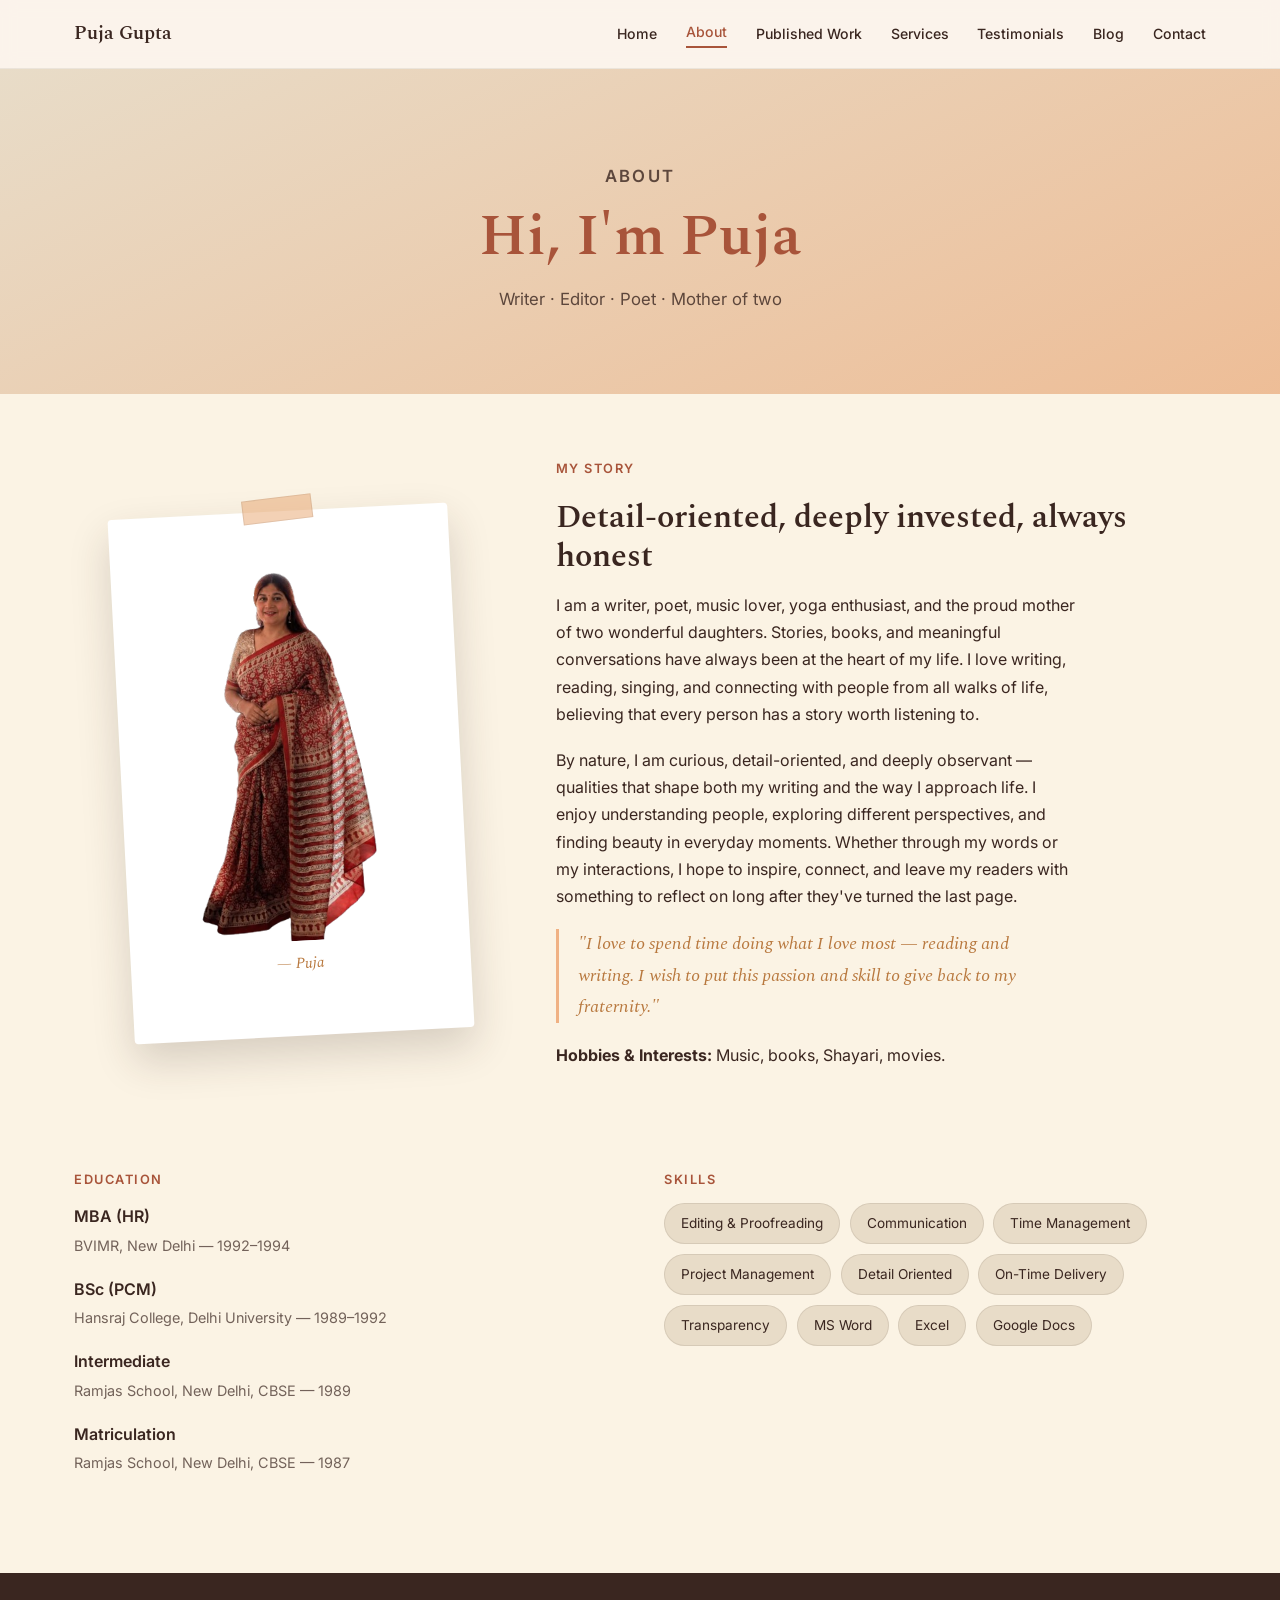
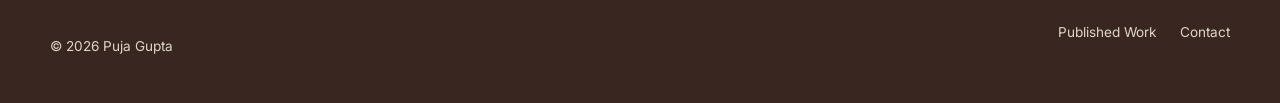
==== commit 64378ff8: "Add about.html with personal and educational details" ====
--- a/about.html
+++ b/about.html
@@ -30,24 +30,6 @@
 </header>
 
 <section class="page-banner">
-  <div class="botanical-accent botanical-tl" aria-hidden="true">
-    <svg viewBox="0 0 64 64" fill="none" stroke="currentColor" stroke-width="1.6" stroke-linecap="round" stroke-linejoin="round">
-      <path d="M54 6 C40 10 20 26 10 50 C10 50 8 56 8 58 C10 58 16 56 16 56 C40 46 56 26 60 12 C60 12 58 8 54 6 Z"/>
-      <path d="M10 50 L54 6"/>
-      <path d="M14 46 C18 44 22 42 26 38"/>
-      <path d="M20 40 C24 38 28 36 32 32"/>
-    </svg>
-  </div>
-  <div class="botanical-accent botanical-br" aria-hidden="true">
-    <svg viewBox="0 0 64 64" fill="none" stroke="currentColor" stroke-width="1.6" stroke-linecap="round" stroke-linejoin="round">
-      <path d="M32 14 C24 10 12 10 6 14 V50 C12 46 24 46 32 50 C40 46 52 46 58 50 V14 C52 10 40 10 32 14 Z"/>
-      <path d="M32 14 V50"/>
-      <path d="M11 20 C17 18 24 18 28 21"/>
-      <path d="M11 28 C17 26 24 26 28 29"/>
-      <path d="M36 21 C40 18 47 18 53 20"/>
-      <path d="M36 29 C40 26 47 26 53 28"/>
-    </svg>
-  </div>
   <div class="page-banner-inner">
     <p class="eyebrow eyebrow-center">About</p>
     <h1>Hi, I'm Puja</h1>
@@ -56,10 +38,13 @@
 </section>
 
 <section class="about-grid">
-  <div class="polaroid">
+  <div style="position:relative;">
+    <div class="pip-backdrop pip-about" style="width: 100%; height: 100%; top: 6%; left: -8%;" aria-hidden="true"></div>
+    <div class="polaroid" style="position:relative;">
     <span class="polaroid-tape" aria-hidden="true"></span>
     <img src="about-photo.jpg.png" alt="Puja Gupta">
     <p class="polaroid-caption">— Puja</p>
+  </div>
   </div>
   <div class="about-copy">
     <p class="eyebrow">My story</p>
@@ -71,7 +56,6 @@
   </div>
 </section>
 
-<div class="band band-cream2">
 <section class="edu-skills">
     <div>
       <p class="eyebrow">Education</p>
@@ -108,7 +92,6 @@
       </div>
     </div>
   </section>
-</div>
 <footer class="site-footer">
   <div class="footer-inner">
     <p>© 2026 Puja Gupta</p>
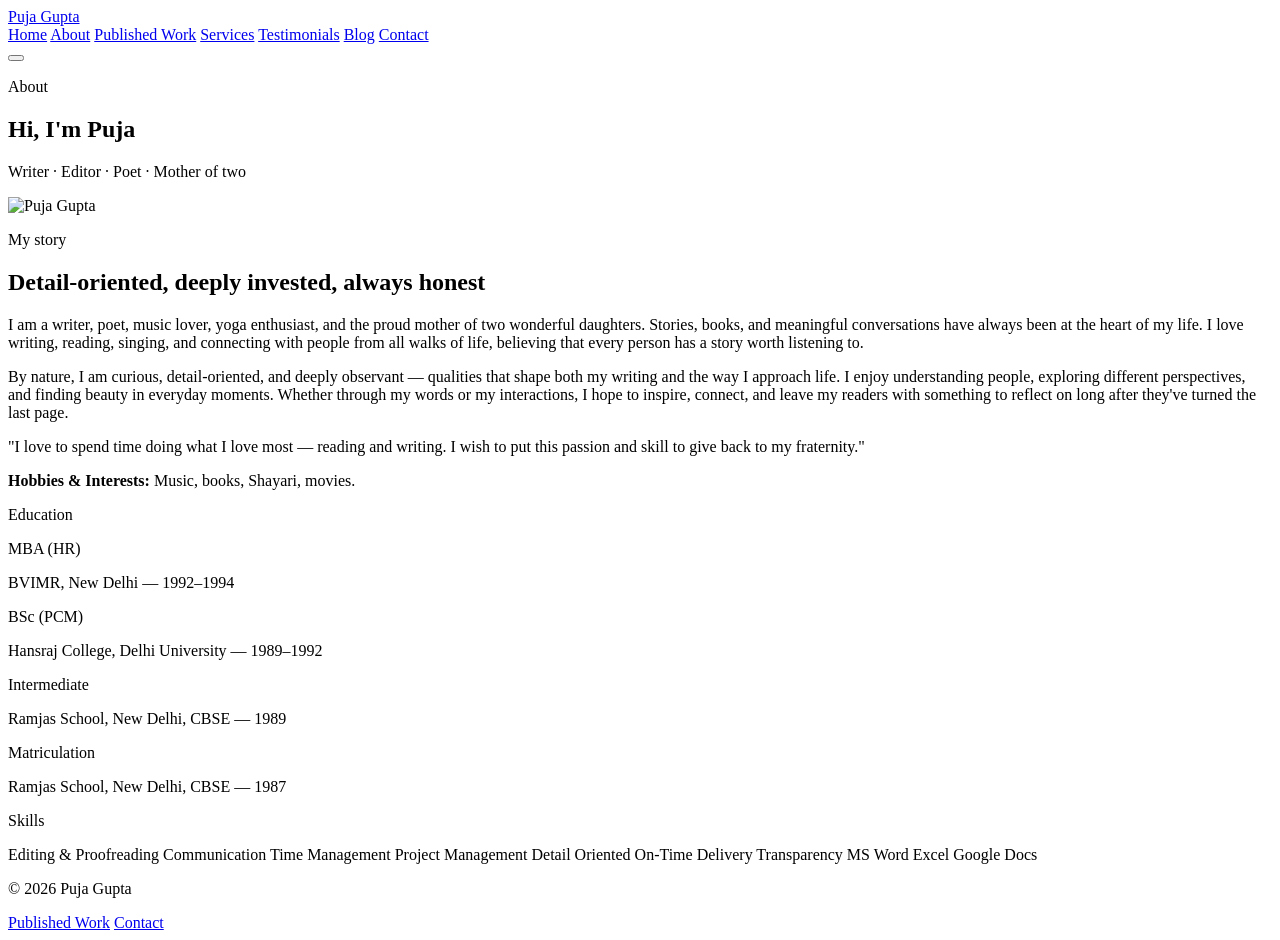
==== commit ab6c6282: "Create about.html" ====
--- a/about.html
+++ b/about.html
@@ -6,7 +6,7 @@
 <title>About — Puja Gupta</title>
 <link rel="preconnect" href="https://fonts.googleapis.com">
 <link rel="preconnect" href="https://fonts.gstatic.com" crossorigin>
-<link href="https://fonts.googleapis.com/css2?family=Spectral:ital,wght@0,500;0,600;1,500&family=Inter:wght@400;500;600;700&display=swap" rel="stylesheet">
+<link href="https://fonts.googleapis.com/css2?family=Spectral:ital,wght@0,500;0,600;1,500&family=Dancing+Script:wght@600;700&family=Inter:wght@400;500;600;700&display=swap" rel="stylesheet">
 <link rel="stylesheet" href="style.css">
 </head>
 <body>
@@ -38,13 +38,9 @@
 </section>
 
 <section class="about-grid">
-  <div style="position:relative;">
+  <div class="about-photo" style="position:relative;">
     <div class="pip-backdrop pip-about" style="width: 100%; height: 100%; top: 6%; left: -8%;" aria-hidden="true"></div>
-    <div class="polaroid" style="position:relative;">
-    <span class="polaroid-tape" aria-hidden="true"></span>
-    <img src="about-photo.jpg.png" alt="Puja Gupta">
-    <p class="polaroid-caption">— Puja</p>
-  </div>
+    <img src="about-photo_jpg-removebg-preview.png" alt="Puja Gupta" style="position:relative; width:100%; object-fit:contain;">
   </div>
   <div class="about-copy">
     <p class="eyebrow">My story</p>
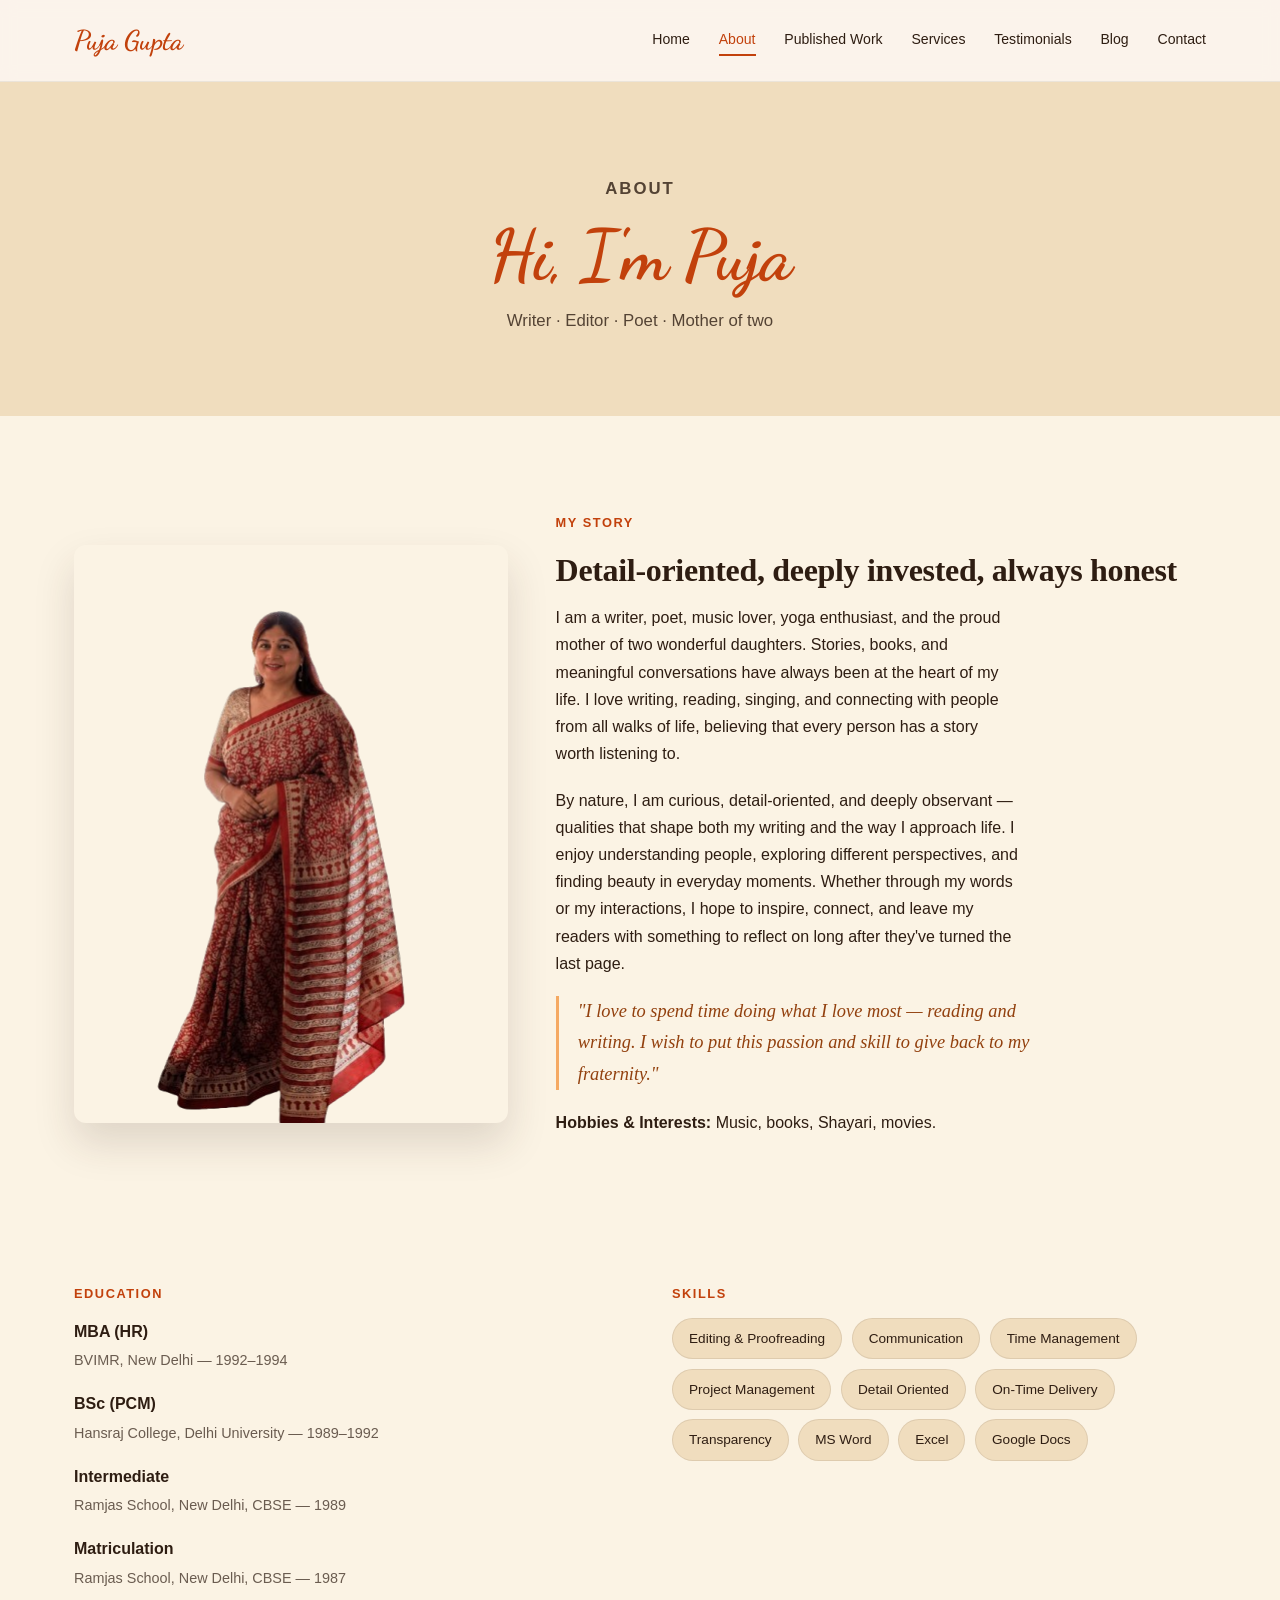
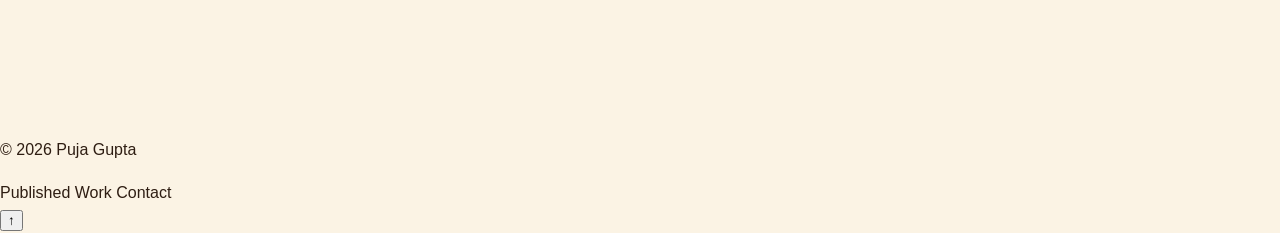
==== commit babb8c92: "Update font link and image source in about.html" ====
--- a/about.html
+++ b/about.html
@@ -6,7 +6,7 @@
 <title>About — Puja Gupta</title>
 <link rel="preconnect" href="https://fonts.googleapis.com">
 <link rel="preconnect" href="https://fonts.gstatic.com" crossorigin>
-<link href="https://fonts.googleapis.com/css2?family=Spectral:ital,wght@0,500;0,600;1,500&family=Dancing+Script:wght@600;700&family=Inter:wght@400;500;600;700&display=swap" rel="stylesheet">
+<link href="https://fonts.googleapis.com/css2?family=Playfair+Display:ital,wght@0,400;0,600;0,700;1,400&family=DM+Sans:wght@400;500;600;700&family=Dancing+Script:wght@600;700&display=swap" rel="stylesheet">
 <link rel="stylesheet" href="style.css">
 </head>
 <body>
@@ -40,7 +40,7 @@
 <section class="about-grid">
   <div class="about-photo" style="position:relative;">
     <div class="pip-backdrop pip-about" style="width: 100%; height: 100%; top: 6%; left: -8%;" aria-hidden="true"></div>
-    <img src="about-photo_jpg-removebg-preview.png" alt="Puja Gupta" style="position:relative; width:100%; object-fit:contain;">
+    <img src="about-photo.jpg-removebg-preview.png" alt="Puja Gupta" style="position:relative; width:100%; object-fit:contain;">
   </div>
   <div class="about-copy">
     <p class="eyebrow">My story</p>
@@ -98,6 +98,7 @@
   </div>
 </footer>
 
+<button id="backToTop" class="back-to-top" aria-label="Back to top">↑</button>
 <script src="script.js"></script>
 </body>
 </html>
--- a/style.css
+++ b/style.css
@@ -0,0 +1,752 @@
+/* ===========================================
+   TOKENS
+   =========================================== */
+:root{
+  --cream: #FBF3E4;
+  --cream-2: #F0DDBE;
+  --tuscany: #C2410C;
+  --brandy: #D97706;
+  --tacao: #F5A962;
+  --copper: #92400E;
+  --pharlap: #B45309;
+  --gold: #C9962C;
+  --ink: #2E1D12;
+
+  --font-display: "Spectral", serif;
+  --font-body: "Inter", sans-serif;
+  --font-script: "Dancing Script", cursive;
+  --container: 1180px;
+}
+
+*,*::before,*::as{ box-sizing: border-box; }
+*,*::before,*::after{ box-sizing: border-box; }
+html{ scroll-behavior: smooth; }
+@media (prefers-reduced-motion: reduce){
+  html{ scroll-behavior: auto; }
+  *{ animation-duration: .01ms !important; transition-duration: .01ms !important; }
+}
+
+body{
+  margin:0;
+  font-family: var(--font-body);
+  background: var(--cream);
+  color: var(--ink);
+  line-height: 1.7;
+  -webkit-font-smoothing: antialiased;
+}
+
+h1,h2,h3{ font-family: var(--font-display); margin:0; line-height:1.1; font-weight:600; letter-spacing: -.01em; }
+h1{ font-weight: 700; letter-spacing: -.02em; }
+a{ color:inherit; text-decoration:none; }
+img{ max-width:100%; display:block; }
+ul{ margin:0; padding:0; list-style:none; }
+
+:focus-visible{ outline: 3px solid var(--tuscany); outline-offset: 3px; }
+
+.eyebrow{
+  font-family: var(--font-body);
+  font-size: .8rem;
+  font-weight: 600;
+  letter-spacing: .12em;
+  text-transform: uppercase;
+  color: var(--tuscany);
+  margin: 0 0 .8rem;
+}
+.eyebrow-center{ text-align:center; }
+.script-line{
+  font-family: var(--font-script);
+  font-weight: 700;
+  color: var(--copper);
+}
+
+.btn{
+  display:inline-block;
+  padding: .85rem 2rem;
+  border-radius: 999px;
+  font-weight: 600;
+  font-size: .9rem;
+  transition: transform .35s cubic-bezier(.22,1,.36,1), box-shadow .35s cubic-bezier(.22,1,.36,1);
+}
+.btn:hover{ transform: translateY(-3px) scale(1.03); box-shadow: 0 14px 28px rgba(58,38,32,.22); }
+.btn-primary{ background: var(--tuscany); color: #fff; }
+.btn-ghost{ background: transparent; color: var(--ink); border: 1.5px solid var(--ink); }
+
+.link-underline{
+  font-weight: 600;
+  border-bottom: 2px solid var(--tuscany);
+  padding-bottom: 2px;
+  color: var(--tuscany);
+}
+
+/* ===========================================
+   NAV
+   =========================================== */
+.site-nav{
+  position: sticky;
+  top: 0;
+  z-index: 100;
+  background: rgba(251,243,236,.92);
+  backdrop-filter: blur(8px);
+  border-bottom: 1px solid rgba(58,38,32,.08);
+}
+.nav-inner{
+  max-width: var(--container);
+  margin: 0 auto;
+  display:flex;
+  align-items:center;
+  justify-content:space-between;
+  padding: 1.1rem 1.5rem;
+}
+.nav-logo{
+  font-family: var(--font-script);
+  font-weight:700;
+  font-size: 1.7rem;
+  color: var(--tuscany);
+}
+.nav-links{ display:flex; align-items:center; gap: 1.8rem; }
+.nav-links a{
+  position: relative;
+  font-size: .88rem;
+  font-weight:500;
+  color: var(--ink);
+  transition: color .25s ease;
+  padding-bottom: 2px;
+}
+.nav-links a::after{
+  content: "";
+  position: absolute;
+  left: 0; bottom: -2px;
+  width: 100%;
+  height: 2px;
+  background: var(--tuscany);
+  transform: scaleX(0);
+  transform-origin: left;
+  transition: transform .3s cubic-bezier(.22,1,.36,1);
+}
+.nav-links a:hover{ color: var(--tuscany); }
+.nav-links a:hover::after{ transform: scaleX(1); }
+.nav-links a.is-current{ color: var(--tuscany); }
+.nav-links a.is-current::after{ transform: scaleX(1); }
+.nav-toggle{ display:none; flex-direction:column; gap:5px; background:none; border:none; cursor:pointer; padding:.5rem; }
+.nav-toggle span{ width:22px; height:2px; background: var(--ink); }
+
+/* ===========================================
+   TORN PAPER DIVIDER
+   =========================================== */
+.torn-divider{
+  display:block;
+  width: 100%;
+  height: 40px;
+  margin-top: -1px;
+  filter: drop-shadow(0 -3px 4px rgba(58,38,32,.08));
+}
+.torn-divider path{ fill: var(--cream); }
+.torn-divider.to-cream-2 path{ fill: var(--cream-2); }
+.torn-divider.to-ink path{ fill: var(--ink); }
+
+/* ===========================================
+   HERO (Home)
+   =========================================== */
+.hero{
+  position: relative;
+  overflow: hidden;
+  padding: 3rem 1.5rem 0;
+  background: var(--cream-2);
+}
+.hero-blob{
+  position: absolute;
+  border-radius: 50%;
+  opacity: .5;
+  z-index: 0;
+}
+.blob-a{ width: 480px; height: 480px; background: var(--tacao); top: -180px; right: -140px; }
+.blob-b{ width: 260px; height: 260px; background: var(--pharlap); opacity: .35; bottom: 40px; left: -100px; }
+
+.hero-inner{
+  position: relative;
+  z-index: 1;
+  max-width: var(--container);
+  margin: 0 auto;
+  display: grid;
+  grid-template-columns: 1.1fr .9fr;
+  gap: 2.5rem;
+  align-items: center;
+  padding-bottom: 3rem;
+}
+.hero-text h1{
+  font-family: var(--font-script);
+  font-weight: 700;
+  font-size: clamp(3.5rem, 9vw, 6.5rem);
+  color: var(--tuscany);
+  line-height: 1;
+}
+.hero-eyebrow{
+  font-size: .85rem;
+  font-weight: 600;
+  letter-spacing: .15em;
+  text-transform: uppercase;
+  color: var(--ink);
+  margin-bottom: .4rem;
+}
+.hero-role{
+  font-size: 1.4rem;
+  font-weight: 500;
+  color: var(--ink);
+  margin-top: .2rem;
+}
+.hero-tagline{
+  font-family: var(--font-display);
+  font-style: italic;
+  font-size: 1.3rem;
+  color: var(--copper);
+  margin: 1.3rem 0 2rem;
+  max-width: 32ch;
+}
+.hero-badge{
+  display:inline-flex;
+  flex-direction: column;
+  align-items:center;
+  justify-content:center;
+  gap: .3rem;
+  width: 130px; height: 130px;
+  border-radius: 50%;
+  background: var(--copper);
+  color: #fff;
+  font-size: .72rem;
+  font-weight: 700;
+  letter-spacing: .06em;
+  text-align:center;
+  margin-top: 1.5rem;
+}
+
+.hero-photo{ position: relative; }
+.hero-photo img{
+  width: 100%;
+  object-fit: contain;
+}
+
+/* ===========================================
+   PAGE BANNER (inner pages)
+   =========================================== */
+.page-banner{
+  position: relative;
+  overflow: hidden;
+  padding: 5rem 1.5rem 4rem;
+  text-align: center;
+  background: var(--cream-2);
+}
+.page-banner .hero-blob{ opacity: .4; }
+.page-banner-inner{ position: relative; z-index: 1; max-width: 640px; margin: 0 auto; }
+.page-banner h1{
+  font-family: var(--font-script);
+  font-weight: 700;
+  font-size: clamp(3rem, 7vw, 4.4rem);
+  color: var(--tuscany);
+}
+.page-banner p{ margin-top: .8rem; font-size: 1.05rem; color: var(--ink); opacity: .8; }
+
+/* ===========================================
+   TEASER / INTRO SECTIONS
+   =========================================== */
+.section{
+  max-width: var(--container);
+  margin: 0 auto;
+  padding: 6rem 1.5rem;
+}
+.section-center{ text-align: center; }
+.section h2{ font-size: clamp(1.9rem, 4vw, 2.6rem); margin-bottom: 1.2rem; }
+.section-lead{ max-width: 60ch; margin: 0 auto 3rem; color: var(--ink); opacity: .8; font-size: 1.05rem; }
+
+/* ===========================================
+   ABOUT
+   =========================================== */
+.about-grid{
+  max-width: var(--container);
+  margin: 0 auto;
+  padding: 6rem 1.5rem;
+  display:grid;
+  grid-template-columns: .8fr 1.2fr;
+  gap: 3rem;
+  align-items:center;
+}
+.about-photo img{ border-radius: 12px; aspect-ratio: 3/4; object-fit: cover; box-shadow: 0 20px 40px rgba(58,38,32,.15); }
+.about-copy h2{ font-size: 2rem; margin-bottom: 1rem; }
+.about-copy p{ margin: 0 0 1.2rem; max-width: 52ch; }
+.about-quote{
+  font-family: var(--font-display);
+  font-style: italic;
+  font-size: 1.15rem;
+  color: var(--copper);
+  border-left: 3px solid var(--tacao);
+  padding-left: 1.2rem;
+  margin: 1.5rem 0;
+}
+
+.edu-skills{
+  max-width: var(--container);
+  margin: 0 auto;
+  padding: 2rem 1.5rem 7rem;
+  display: grid;
+  grid-template-columns: 1fr 1fr;
+  gap: 4rem;
+}
+.edu-item{ margin-bottom: 1.1rem; }
+.edu-degree{ font-weight: 600; margin: 0; }
+.edu-school{ color: var(--ink); opacity: .7; font-size: .9rem; margin: .2rem 0 0; }
+.chip-row{ display:flex; flex-wrap:wrap; gap: .6rem; }
+.chip{
+  background: var(--cream-2);
+  border: 1px solid rgba(58,38,32,.1);
+  padding: .5rem 1rem;
+  border-radius: 999px;
+  font-size: .85rem;
+}
+
+/* ===========================================
+   NUMBERED CARDS (Services)
+   =========================================== */
+.numbered-grid{
+  max-width: var(--container);
+  margin: 0 auto;
+  padding: 1rem 1.5rem 6rem;
+  display: grid;
+  grid-template-columns: repeat(3, 1fr);
+  gap: 2rem;
+}
+.numbered-card{
+  text-align: center;
+  background: #fff;
+  border-radius: var(--card-radius);
+  box-shadow: var(--card-shadow);
+  padding: 2.5rem 2rem;
+  transition: transform .3s cubic-bezier(.22,1,.36,1), box-shadow .3s cubic-bezier(.22,1,.36,1);
+}
+.numbered-card:hover{ transform: translateY(-4px); box-shadow: var(--card-shadow-hover); }
+.numbered-icon{
+  width: 72px; height: 72px;
+  border-radius: 50%;
+  background: var(--tacao);
+  color: var(--ink);
+  display:flex; align-items:center; justify-content:center;
+  font-size: 1.6rem;
+  margin: 0 auto 1.2rem;
+}
+.numbered-card h3{ font-size: 1.2rem; margin-bottom: .6rem; }
+.numbered-card p{ font-size: .92rem; opacity: .8; max-width: 30ch; margin: 0 auto; }
+
+/* ===========================================
+   WORK CARDS (Published Work)
+   =========================================== */
+.work-list{
+  max-width: var(--container);
+  margin: 0 auto;
+  padding: 2rem 1.5rem 7rem;
+  display: flex;
+  flex-direction: column;
+  gap: 1.75rem;
+}
+.work-card{
+  background: #fff;
+  border-radius: var(--card-radius);
+  padding: 2rem;
+  display: flex;
+  justify-content: space-between;
+  align-items: center;
+  gap: 2rem;
+  flex-wrap: wrap;
+  box-shadow: var(--card-shadow);
+  transition: transform .3s cubic-bezier(.22,1,.36,1), box-shadow .3s cubic-bezier(.22,1,.36,1);
+}
+.work-card:hover{ transform: translateY(-4px); box-shadow: var(--card-shadow-hover); }
+.work-card h3{ font-size: 1.25rem; margin-bottom: .4rem; }
+.work-card p{ font-size: .92rem; opacity: .8; max-width: 52ch; margin: 0; }
+
+/* ===========================================
+   CARD ELEVATION SYSTEM — one consistent standard
+   =========================================== */
+:root{
+  --card-radius: 14px;
+  --card-shadow: 0 14px 32px rgba(58,38,32,.08);
+  --card-shadow-hover: 0 20px 44px rgba(58,38,32,.12);
+}
+.card{
+  background: #fff;
+  border-radius: var(--card-radius);
+  box-shadow: var(--card-shadow);
+  transition: transform .3s cubic-bezier(.22,1,.36,1), box-shadow .3s cubic-bezier(.22,1,.36,1);
+}
+.card:hover{ transform: translateY(-4px); box-shadow: var(--card-shadow-hover); }
+
+.quote-card{
+  background: #fff;
+  border-radius: var(--card-radius);
+  box-shadow: var(--card-shadow);
+  padding: 3rem 2.5rem;
+  max-width: 720px;
+  margin: 0 auto;
+  text-align: center;
+}
+
+/* ===========================================
+   STRIPE ACCENT PANEL
+   =========================================== */
+.stripe-panel{
+  position: absolute;
+  border-radius: 12px;
+  background: repeating-linear-gradient(
+    135deg,
+    var(--tacao),
+    var(--tacao) 14px,
+    var(--cream-2) 14px,
+    var(--cream-2) 28px
+  );
+  z-index: 0;
+}
+
+/* ===========================================
+   SCROLLING TAG MARQUEE
+   =========================================== */
+.tag-marquee{
+  background: var(--ink);
+  overflow: hidden;
+  padding: .9rem 0;
+  white-space: nowrap;
+}
+.tag-marquee-track{
+  display: inline-flex;
+  gap: 1.2rem;
+  animation: tagMarqueeScroll 20s linear infinite;
+}
+.tag-marquee-track span{
+  font-size: .82rem;
+  font-weight: 600;
+  letter-spacing: .06em;
+  text-transform: uppercase;
+  color: var(--cream);
+}
+.tag-marquee-track .star{ color: var(--brandy); }
+@keyframes tagMarqueeScroll{
+  from{ transform: translateX(0); }
+  to{ transform: translateX(-50%); }
+}
+.tag-marquee:hover .tag-marquee-track{ animation-play-state: paused; }
+@media (prefers-reduced-motion: reduce){
+  .tag-marquee-track{ animation: none !important; }
+}
+
+.testimonial-card-v2{
+  background: #fff;
+  border-radius: 16px;
+  padding: 2.2rem;
+  display: grid;
+  grid-template-columns: 1fr 90px;
+  gap: 1.5rem;
+  align-items: start;
+  box-shadow: 0 10px 26px rgba(58,38,32,.08);
+}
+.testimonial-stars{
+  color: var(--brandy);
+  font-size: 1rem;
+  letter-spacing: .1em;
+  margin-bottom: 1rem;
+}
+.testimonial-card-v2 .testimonial-quote{
+  font-size: .95rem;
+  color: var(--ink);
+  opacity: .85;
+  margin-bottom: 1.2rem;
+}
+.testimonial-card-v2 .testimonial-author{ font-family: var(--font-script); font-weight: 700; font-size: 1.3rem; margin: 0; color: var(--tuscany); }
+.testimonial-card-v2 .testimonial-book a{
+  font-size: .85rem;
+  color: var(--tuscany);
+  border-bottom: 1px solid var(--tuscany);
+  padding-bottom: 1px;
+}
+.testimonial-card-v2 .testimonial-cover{ order: 2; }
+.testimonial-card-v2 > div:not(.testimonial-cover){ order: 1; }
+.testimonial-card-v2 .testimonial-cover{
+  width: 90px;
+  border-radius: 6px;
+  overflow: hidden;
+  box-shadow: 0 10px 20px rgba(58,38,32,.14);
+}
+.testimonial-card-v2 .testimonial-cover img{ width: 100%; aspect-ratio: 2/3; object-fit: cover; }
+.testimonial-cover-pending{
+  display: flex;
+  align-items: center;
+  justify-content: center;
+  aspect-ratio: 2/3;
+  background: var(--cream-2);
+  font-size: 2rem;
+  opacity: .6;
+}
+
+/* ===========================================
+   BOOK ROW LIST — matches work-card style for consistency
+   =========================================== */
+.book-row-list{
+  max-width: var(--container);
+  margin: 0 auto;
+  padding: 1rem 1.5rem 7rem;
+  display: flex;
+  flex-direction: column;
+  gap: 1.25rem;
+}
+.book-row-card{
+  background: #fff;
+  border-radius: var(--card-radius);
+  box-shadow: var(--card-shadow);
+  padding: 1.2rem 2rem;
+  display: flex;
+  align-items: center;
+  gap: 1.5rem;
+  transition: transform .3s cubic-bezier(.22,1,.36,1), box-shadow .3s cubic-bezier(.22,1,.36,1);
+}
+.book-row-card:hover{ transform: translateY(-3px); box-shadow: var(--card-shadow-hover); }
+.book-row-cover{
+  width: 56px;
+  flex-shrink: 0;
+  border-radius: 5px;
+  overflow: hidden;
+  box-shadow: 0 8px 16px rgba(58,38,32,.14);
+}
+.book-row-cover img{ width: 100%; aspect-ratio: 2/3; object-fit: cover; }
+.book-row-title{
+  flex: 1;
+  font-weight: 600;
+  font-size: 1rem;
+  margin: 0;
+}
+
+/* ===========================================
+   BOOK COVER GRID
+   =========================================== */
+.book-grid{
+  max-width: var(--container);
+  margin: 0 auto;
+  padding: 1rem 1.5rem 7rem;
+  display: grid;
+  grid-template-columns: repeat(5, 1fr);
+  gap: 2rem;
+}
+.book-card{
+  text-align: center;
+}
+.book-cover{
+  border-radius: 6px;
+  overflow: hidden;
+  aspect-ratio: 2/3;
+  box-shadow: 0 12px 26px rgba(58,38,32,.16);
+  transition: transform .3s cubic-bezier(.22,1,.36,1);
+}
+.book-cover img{ width: 100%; height: 100%; object-fit: cover; }
+.book-card:hover .book-cover{ transform: translateY(-6px); }
+.book-title{ font-weight: 600; font-size: .88rem; margin: .8rem 0 .2rem; }
+.book-link{
+  display: inline-block;
+  font-size: .8rem;
+  color: var(--tuscany);
+  border-bottom: 1px solid var(--tuscany);
+  margin-top: .3rem;
+}
+.book-pending{
+  display: inline-block;
+  font-size: .78rem;
+  color: var(--ink);
+  opacity: .55;
+  font-style: italic;
+  margin-top: .3rem;
+}
+
+/* ===========================================
+   PIP EFFECT — soft blurred photo backdrop
+   =========================================== */
+.pip-backdrop{
+  position: absolute;
+  background-image: url('https://images.unsplash.com/photo-1506905925346-21bda4d32df4?w=900&q=60');
+  background-size: cover;
+  background-position: center;
+  filter: blur(28px) saturate(1.1) brightness(1.05);
+  transform: scale(1.15);
+  z-index: 0;
+  border-radius: 20px;
+  opacity: .55;
+}
+.pip-backdrop.pip-about{
+  background-image: url('https://images.unsplash.com/photo-1477414348463-c0eb7f1359b6?w=700&q=60');
+}
+
+/* ===========================================
+   POLAROID PHOTO FRAME
+   =========================================== */
+.polaroid{
+  position: relative;
+  background: #fff;
+  padding: 14px 14px 44px;
+  border-radius: 4px;
+  box-shadow: 0 18px 40px rgba(58,38,32,.18);
+  transform: rotate(-3deg);
+  max-width: 340px;
+  margin: 0 auto;
+}
+.polaroid img{
+  width: 100%;
+  aspect-ratio: 3/4;
+  object-fit: cover;
+  border-radius: 2px;
+  display: block;
+}
+.polaroid-caption{
+  font-family: var(--font-display);
+  font-style: italic;
+  color: var(--copper);
+  text-align: center;
+  margin-top: 10px;
+  font-size: .95rem;
+}
+.polaroid-tape{
+  position: absolute;
+  top: -14px;
+  left: 50%;
+  transform: translateX(-50%) rotate(-4deg);
+  width: 70px;
+  height: 24px;
+  background: rgba(233,172,120,.55);
+  border: 1px solid rgba(58,38,32,.1);
+}
+
+/* ===========================================
+   BOTANICAL CORNER ACCENT
+   =========================================== */
+.botanical-accent{
+  position: absolute;
+  width: 90px;
+  height: 90px;
+  opacity: .4;
+  pointer-events: none;
+  color: var(--tuscany);
+  z-index: 0;
+}
+.botanical-accent svg{ width: 100%; height: 100%; }
+.botanical-tl{ top: 20px; left: 20px; }
+.botanical-br{ bottom: 20px; right: 20px; transform: rotate(8deg); }
+.botanical-tr{ top: 20px; right: 20px; }
+.botanical-bl{ bottom: 20px; left: 20px; transform: rotate(-8deg); }
+
+/* ===========================================
+   TESTIMONIALS (dark pill cards)
+   =========================================== */
+.testimonial-list{
+  max-width: var(--container);
+  margin: 0 auto;
+  padding: 2rem 1.5rem 7rem;
+  display: flex;
+  flex-direction: column;
+  gap: 2.25rem;
+}
+.testimonial-card{
+  background: var(--ink);
+  color: var(--cream);
+  border-radius: 28px;
+  padding: 2.5rem;
+  display: grid;
+  grid-template-columns: 110px 1fr;
+  gap: 2rem;
+  align-items: start;
+}
+.testimonial-cover{
+  width: 110px;
+  border-radius: 8px;
+  overflow: hidden;
+  box-shadow: 0 10px 22px rgba(0,0,0,.3);
+}
+.testimonial-cover img{ width: 100%; aspect-ratio: 2/3; object-fit: cover; }
+.testimonial-quote{ font-size: .96rem; opacity: .92; margin-bottom: 1.2rem; }
+.testimonial-author{ font-weight: 700; margin: 0; }
+.testimonial-book a{
+  font-size: .85rem;
+  color: var(--tacao);
+  border-bottom: 1px solid var(--tacao);
+  padding-bottom: 1px;
+}
+
+/* ===========================================
+   BLOG POST
+   =========================================== */
+.blog-list{
+  max-width: 720px;
+  margin: 0 auto;
+  padding: 3rem 1.5rem 6rem;
+}
+.blog-post{
+  background: #fff;
+  border-radius: var(--card-radius);
+  box-shadow: var(--card-shadow);
+  padding: 3rem 2.5rem;
+}
+.blog-date{
+  font-size: .82rem;
+  color: var(--tuscany);
+  font-weight: 600;
+  letter-spacing: .04em;
+  text-transform: uppercase;
+  margin: 0 0 .6rem;
+}
+.blog-post h2{ font-size: 2rem; margin-bottom: 1.5rem; }
+.blog-post p{ margin: 0 0 1.2rem; line-height: 1.75; }
+.blog-quote{
+  font-family: var(--font-display);
+  font-style: italic;
+  font-size: 1.15rem;
+  color: var(--copper);
+  border-left: 3px solid var(--tacao);
+  padding-left: 1.2rem;
+  margin: 1.8rem 0;
+}
+.blog-quote span{ font-style: normal; font-size: .85rem; opacity: .7; }
+
+/* ===========================================
+   BLOG PLACEHOLDER
+   =========================================== */
+.blog-placeholder{
+  max-width: 560px;
+  margin: 0 auto;
+  padding: 3rem 1.5rem 6rem;
+  text-align: center;
+}
+.blog-placeholder .icon{ font-size: 2.5rem; margin-bottom: 1rem; }
+.blog-placeholder h2{ font-size: 1.8rem; margin-bottom: .8rem; }
+
+/* ===========================================
+   CONTACT
+   =========================================== */
+.contact-page{
+  max-width: var(--container);
+  margin: 0 auto;
+  padding: 1rem 1.5rem 6rem;
+  display: grid;
+  grid-template-columns: .9fr 1.1fr;
+  gap: 3rem;
+}
+.contact-links{ display: flex; flex-direction: column; gap: 1rem; }
+.contact-row{
+  display:flex;
+  align-items:center;
+  gap: .9rem;
+  font-size: .95rem;
+  padding: 1.1rem 1.3rem;
+  background: #fff;
+  border-radius: 12px;
+  box-shadow: 0 8px 20px rgba(58,38,32,.06);
+  transition: transform .25s ease;
+}
+a.contact-row:hover{ transform: translateX(4px); }
+.contact-icon{ font-size: 1.15rem; }
+
+.contact-form{ display:flex; flex-direction:column; gap: 1rem; }
+.note-card{
+  position: relative;
+  background: #fff;
+  border-radius: 10px;
+  padding: 2rem 1.5
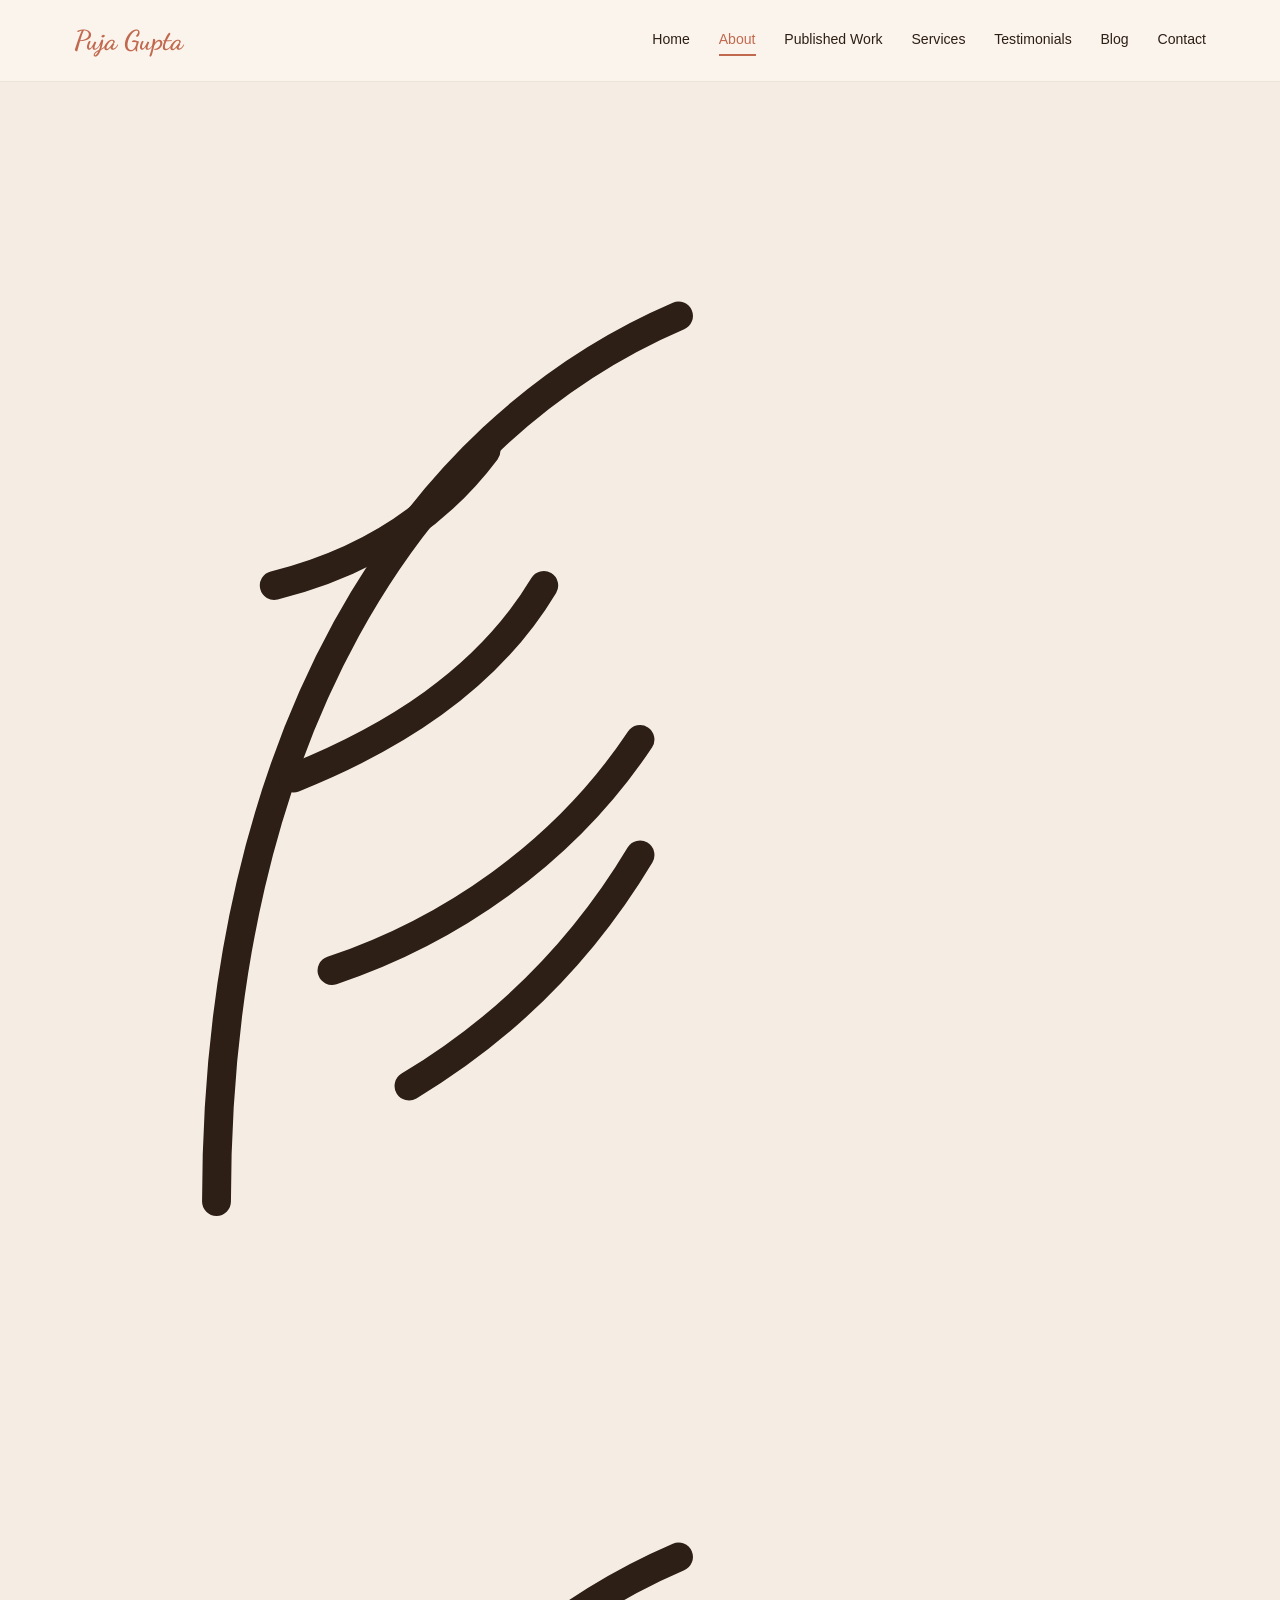
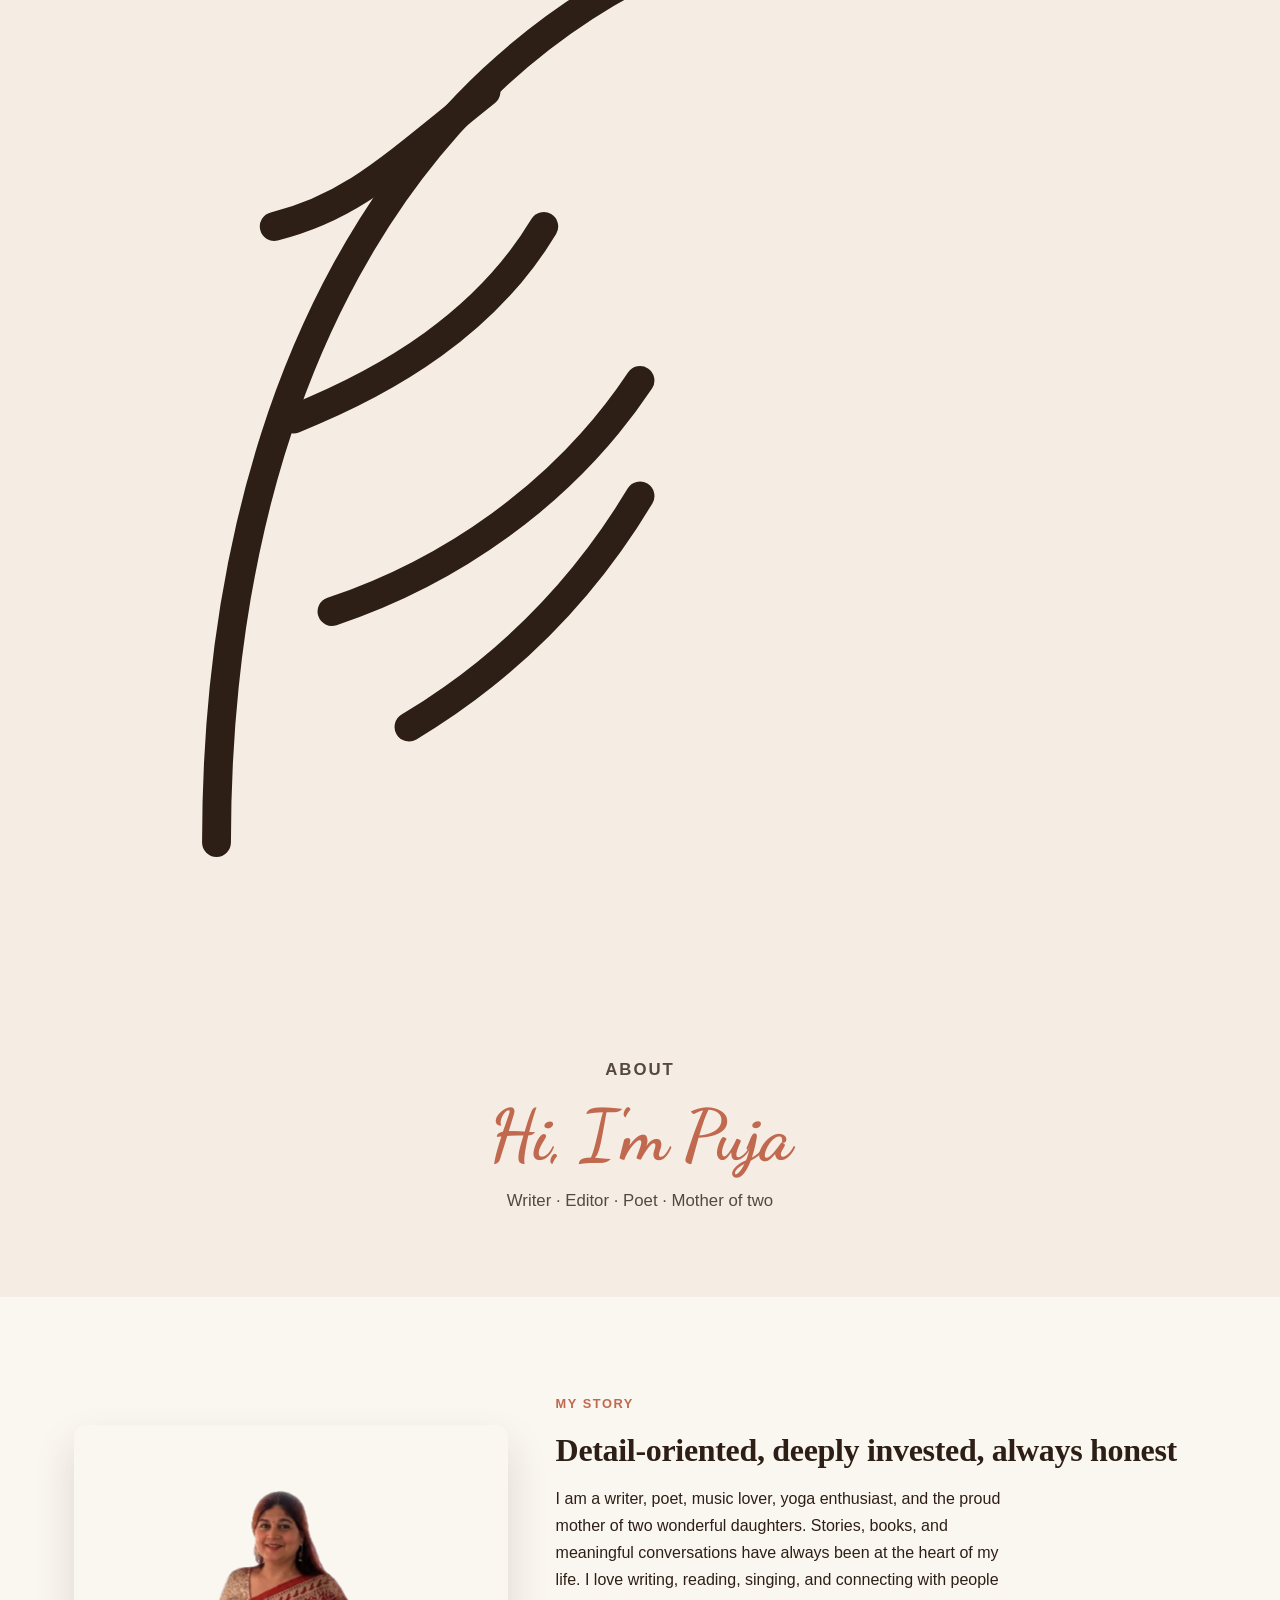
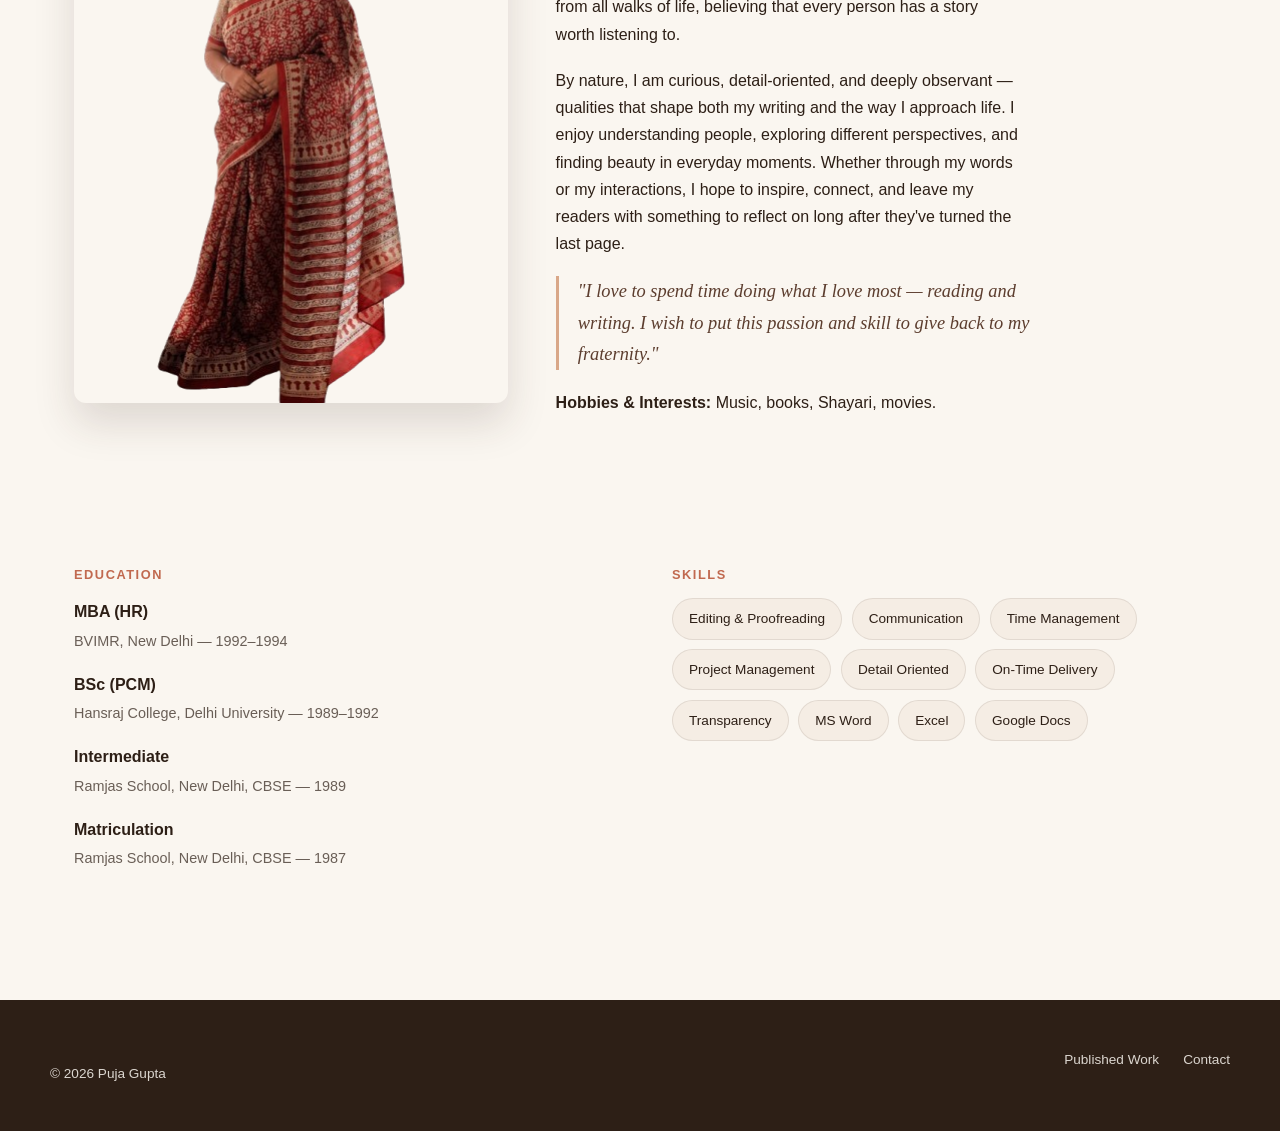
==== commit 986dcc2c: "Create about.html" ====
--- a/about.html
+++ b/about.html
@@ -6,7 +6,7 @@
 <title>About — Puja Gupta</title>
 <link rel="preconnect" href="https://fonts.googleapis.com">
 <link rel="preconnect" href="https://fonts.gstatic.com" crossorigin>
-<link href="https://fonts.googleapis.com/css2?family=Playfair+Display:ital,wght@0,400;0,600;0,700;1,400&family=DM+Sans:wght@400;500;600;700&family=Dancing+Script:wght@600;700&display=swap" rel="stylesheet">
+<link href="https://fonts.googleapis.com/css2?family=Cormorant+Garamond:ital,wght@0,500;0,600;0,700;1,500&family=Work+Sans:wght@400;500;600;700&family=Dancing+Script:wght@600;700&display=swap" rel="stylesheet">
 <link rel="stylesheet" href="style.css">
 </head>
 <body>
@@ -30,6 +30,24 @@
 </header>
 
 <section class="page-banner">
+  <div class="leaf-accent leaf-tl" aria-hidden="true">
+    <svg viewBox="0 0 64 64" fill="none" stroke="currentColor" stroke-width="1.5" stroke-linecap="round" stroke-linejoin="round">
+      <path d="M10 54 C10 30 20 14 34 8"/>
+      <path d="M16 42 C22 40 28 36 32 30"/>
+      <path d="M14 32 C19 30 24 27 27 22"/>
+      <path d="M13 22 C17 21 21 19 24 15"/>
+      <path d="M20 48 C25 45 29 41 32 36"/>
+    </svg>
+  </div>
+  <div class="leaf-accent leaf-br" aria-hidden="true">
+    <svg viewBox="0 0 64 64" fill="none" stroke="currentColor" stroke-width="1.5" stroke-linecap="round" stroke-linejoin="round">
+      <path d="M10 54 C10 30 20 14 34 8"/>
+      <path d="M16 42 C22 40 28 36 32 30"/>
+      <path d="M14 32 C19 30 24 27 27 22"/>
+      <path d="M13 22 C17 21 19 19 24 15"/>
+      <path d="M20 48 C25 45 29 41 32 36"/>
+    </svg>
+  </div>
   <div class="page-banner-inner">
     <p class="eyebrow eyebrow-center">About</p>
     <h1>Hi, I'm Puja</h1>
--- a/style.css
+++ b/style.css
@@ -2,18 +2,18 @@
    TOKENS
    =========================================== */
 :root{
-  --cream: #FBF3E4;
-  --cream-2: #F0DDBE;
-  --tuscany: #C2410C;
-  --brandy: #D97706;
-  --tacao: #F5A962;
-  --copper: #92400E;
-  --pharlap: #B45309;
-  --gold: #C9962C;
-  --ink: #2E1D12;
-
-  --font-display: "Spectral", serif;
-  --font-body: "Inter", sans-serif;
+  --cream: #FAF6F0;
+  --cream-2: #F5EDE4;
+  --tuscany: #C1694F;
+  --brandy: #B8860B;
+  --tacao: #D9A788;
+  --copper: #5C3D2E;
+  --pharlap: #C99A6C;
+  --gold: #B8860B;
+  --ink: #2D1F16;
+
+  --font-display: "Playfair Display", serif;
+  --font-body: "DM Sans", sans-serif;
   --font-script: "Dancing Script", cursive;
   --container: 1180px;
 }
@@ -314,6 +314,8 @@
   gap: 2rem;
 }
 .numbered-card{
+  position: relative;
+  overflow: hidden;
   text-align: center;
   background: #fff;
   border-radius: var(--card-radius);
@@ -321,6 +323,17 @@
   padding: 2.5rem 2rem;
   transition: transform .3s cubic-bezier(.22,1,.36,1), box-shadow .3s cubic-bezier(.22,1,.36,1);
 }
+.numbered-card::before{
+  content: "";
+  position: absolute;
+  inset: 0;
+  border-radius: inherit;
+  background: linear-gradient(135deg, rgba(193,105,79,.1), transparent 60%);
+  opacity: 0;
+  transition: opacity .3s ease;
+  pointer-events: none;
+}
+.numbered-card:hover::before{ opacity: 1; }
 .numbered-card:hover{ transform: translateY(-4px); box-shadow: var(--card-shadow-hover); }
 .numbered-icon{
   width: 72px; height: 72px;
@@ -377,8 +390,50 @@
 }
 .card:hover{ transform: translateY(-4px); box-shadow: var(--card-shadow-hover); }
 
+/* ===========================================
+   DOT PATTERN BACKGROUND (from Canva template)
+   =========================================== */
+.dot-pattern{
+  background-image: radial-gradient(circle, rgba(92,61,46,.06) 1px, transparent 1px);
+  background-size: 24px 24px;
+}
+
+/* ===========================================
+   BACK TO TOP BUTTON
+   =========================================== */
+.back-to-top{
+  position: fixed;
+  bottom: 28px;
+  right: 28px;
+  width: 48px;
+  height: 48px;
+  border-radius: 50%;
+  background: var(--tuscany);
+  color: #fff;
+  border: none;
+  cursor: pointer;
+  display: flex;
+  align-items: center;
+  justify-content: center;
+  font-size: 1.3rem;
+  box-shadow: 0 10px 24px rgba(45,31,22,.25);
+  opacity: 0;
+  visibility: hidden;
+  transform: translateY(12px);
+  transition: opacity .3s cubic-bezier(.22,1,.36,1), transform .3s cubic-bezier(.22,1,.36,1), background .25s ease;
+  z-index: 200;
+}
+.back-to-top.show{
+  opacity: 1;
+  visibility: visible;
+  transform: translateY(0);
+}
+.back-to-top:hover{ background: var(--copper); transform: translateY(-3px); }
+
 .quote-card{
-  background: #fff;
+  position: relative;
+  overflow: hidden;
+  background: linear-gradient(135deg, #F5EDE4 0%, #EFE3D6 100%);
   border-radius: var(--card-radius);
   box-shadow: var(--card-shadow);
   padding: 3rem 2.5rem;
@@ -386,6 +441,14 @@
   margin: 0 auto;
   text-align: center;
 }
+.quote-card::before{
+  content: "";
+  position: absolute;
+  inset: 0;
+  background: url("data:image/svg+xml,%3Csvg width='60' height='60' viewBox='0 0 60 60' xmlns='http://www.w3.org/2000/svg'%3E%3Cg fill='none' fill-rule='evenodd'%3E%3Cg fill='%235c3d2e' fill-opacity='0.03'%3E%3Cpath d='M36 34v-4h-2v4h-4v2h4v4h2v-4h4v-2h-4zm0-30V0h-2v4h-4v2h4v4h2V6h4V4h-4zM6 34v-4H4v4H0v2h4v4h2v-4h4v-2H6zM6 4V0H4v4H0v2h4v4h2V6h4V4H6z'/%3E%3C/g%3E%3C/g%3E%3C/svg%3E");
+  border-radius: inherit;
+}
+.quote-card > *{ position: relative; z-index: 1; }
 
 /* ===========================================
    STRIPE ACCENT PANEL
@@ -749,4 +812,99 @@
   position: relative;
   background: #fff;
   border-radius: 10px;
-  padding: 2rem 1.5+  padding: 2rem 1.5rem 1.5rem;
+  box-shadow: 0 16px 34px rgba(58,38,32,.1);
+}
+.contact-form input, .contact-form textarea{
+  background: #fff;
+  border: 1.5px solid rgba(58,38,32,.12);
+  border-radius: 10px;
+  padding: .85rem 1.1rem;
+  font-family: inherit;
+  font-size: .95rem;
+  color: var(--ink);
+  resize: vertical;
+}
+.contact-form input:focus, .contact-form textarea:focus{ border-color: var(--tuscany); outline:none; }
+.contact-form button{ align-self: flex-start; border:none; cursor:pointer; }
+.form-note{ font-size: .85rem; color: var(--tuscany); min-height: 1.2em; }
+
+/* ===========================================
+   FOOTER
+   =========================================== */
+.site-footer{
+  background: var(--ink);
+  color: var(--cream);
+  padding: 3rem 1.5rem 2rem;
+}
+.footer-inner{
+  max-width: var(--container);
+  margin: 0 auto;
+  display: flex;
+  justify-content: space-between;
+  flex-wrap: wrap;
+  gap: 1rem;
+  font-size: .85rem;
+  opacity: .85;
+}
+.footer-links{ display:flex; gap: 1.5rem; }
+.footer-links a:hover{ color: var(--tacao); }
+
+/* ===========================================
+   SCROLL REVEAL — minimal, classy
+   =========================================== */
+.reveal{
+  opacity: 0;
+  transform: translateY(28px);
+  transition: opacity .9s cubic-bezier(.22,1,.36,1), transform .9s cubic-bezier(.22,1,.36,1);
+}
+.reveal.is-visible{ opacity: 1; transform: translateY(0); }
+
+/* Stagger: direct children fade in one after another */
+.stagger > *{
+  opacity: 0;
+  transform: translateY(22px);
+  transition: opacity .7s cubic-bezier(.22,1,.36,1), transform .7s cubic-bezier(.22,1,.36,1);
+  transition-delay: calc(var(--i, 0) * 90ms);
+}
+.stagger.is-visible > *{ opacity: 1; transform: translateY(0); }
+
+@media (prefers-reduced-motion: reduce){
+  .stagger > *{ opacity: 1 !important; transform: none !important; transition-delay: 0s !important; }
+}
+
+@media (prefers-reduced-motion: reduce){
+  .reveal{ opacity: 1 !important; transform: none !important; }
+}
+
+/* ===========================================
+   RESPONSIVE
+   =========================================== */
+@media (max-width: 900px){
+  .hero-inner{ grid-template-columns: 1fr; text-align: center; }
+  .hero-badge{ margin: 1.5rem auto 0; }
+  .hero-photo{ max-width: 340px; margin: 2rem auto 0; }
+  .about-grid{ grid-template-columns: 1fr; text-align: center; }
+  .about-photo{ max-width: 300px; margin: 0 auto; }
+  .about-copy p{ margin-inline: auto; }
+  .edu-skills{ grid-template-columns: 1fr; }
+  .numbered-grid{ grid-template-columns: 1fr; }
+  .work-card{ flex-direction: column; align-items: flex-start; }
+  .testimonial-card{ grid-template-columns: 1fr; text-align: left; }
+  .testimonial-cover{ width: 80px; }
+  .contact-page{ grid-template-columns: 1fr; }
+  .book-grid{ grid-template-columns: repeat(2, 1fr); }
+  .book-row-card{ flex-direction: column; text-align: center; }
+  .testimonial-card-v2{ grid-template-columns: 1fr; }
+  .testimonial-card-v2 .testimonial-cover{ order: 0; width: 70px; margin-bottom: .5rem; }
+}
+@media (max-width: 640px){
+  .nav-links{
+    position: fixed; inset: 0 0 0 auto; height: 100vh; width: min(78vw, 300px);
+    background: var(--cream); flex-direction: column; align-items:flex-start; justify-content:center;
+    padding: 2rem; gap: 1.6rem; transform: translateX(100%); transition: transform .3s ease;
+    box-shadow: -10px 0 30px rgba(58,38,32,.12);
+  }
+  .nav-links.open{ transform: translateX(0); }
+  .nav-toggle{ display:flex; }
+}
